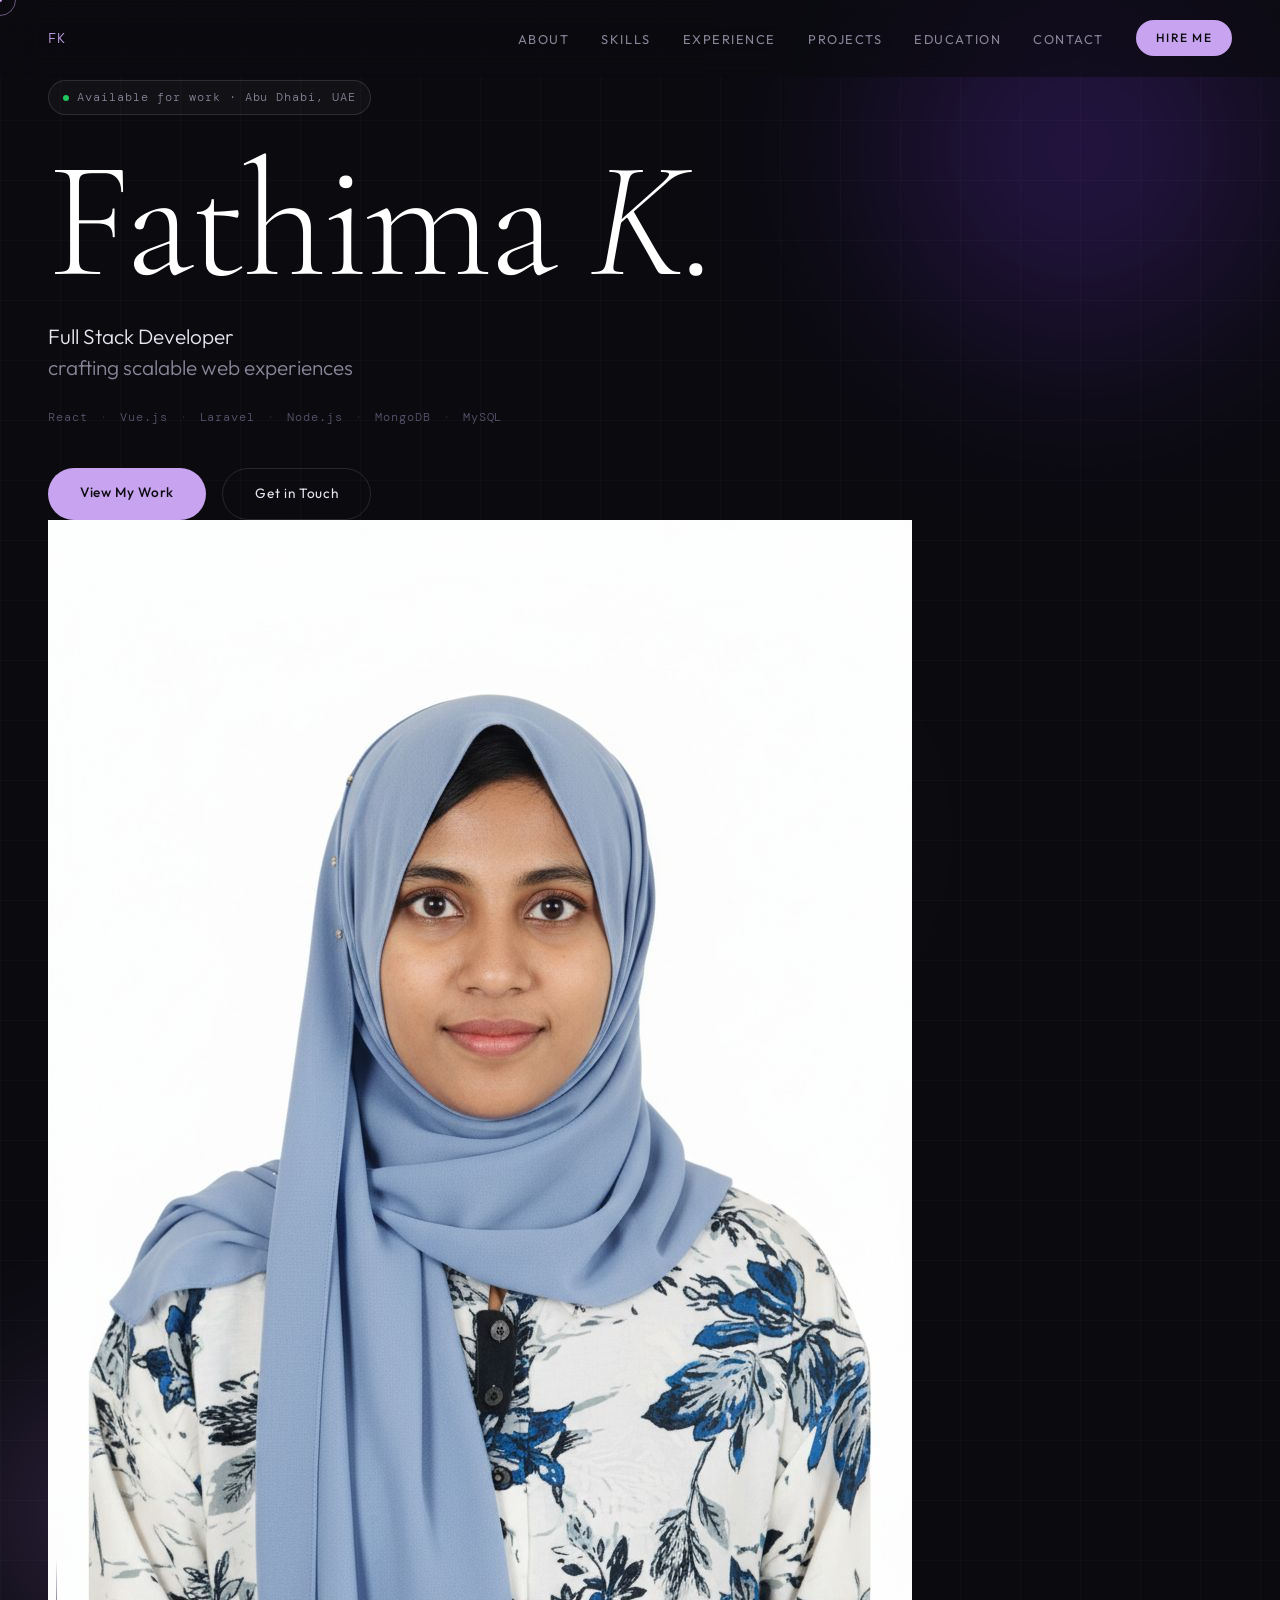
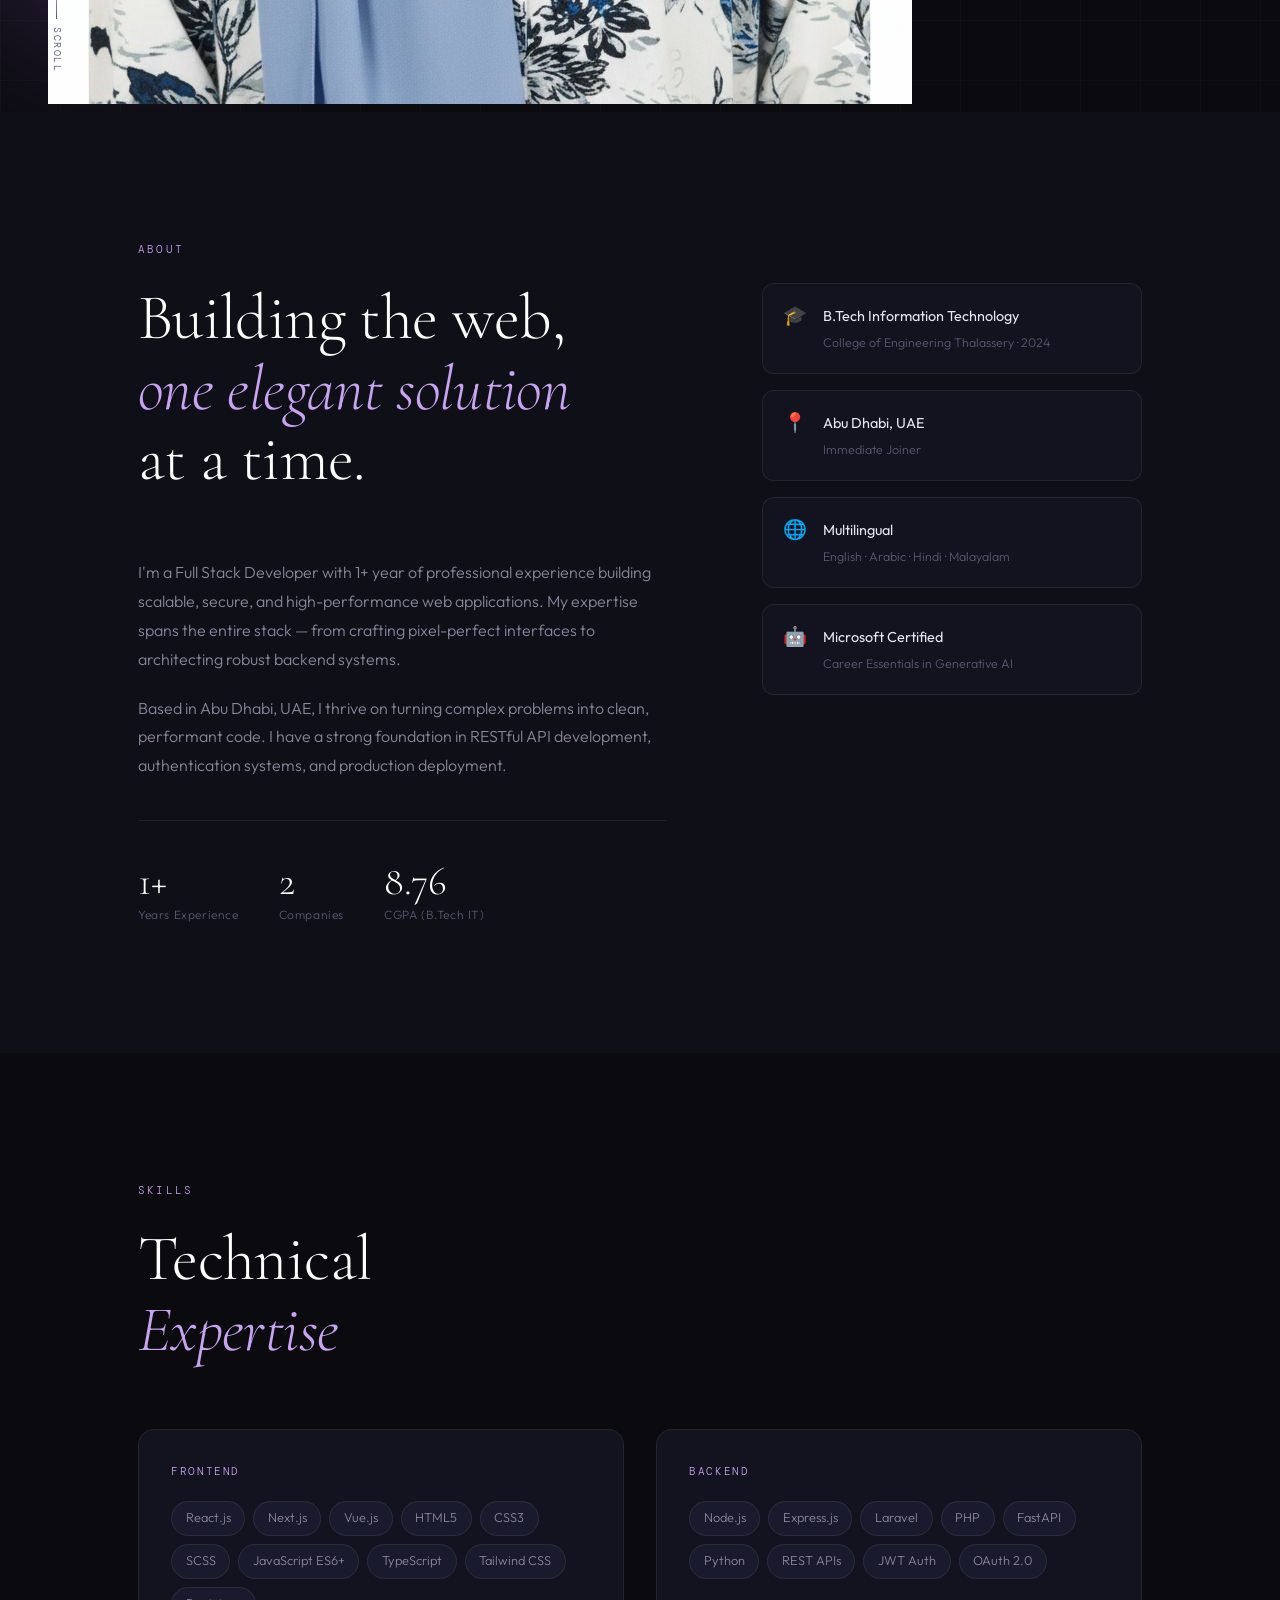
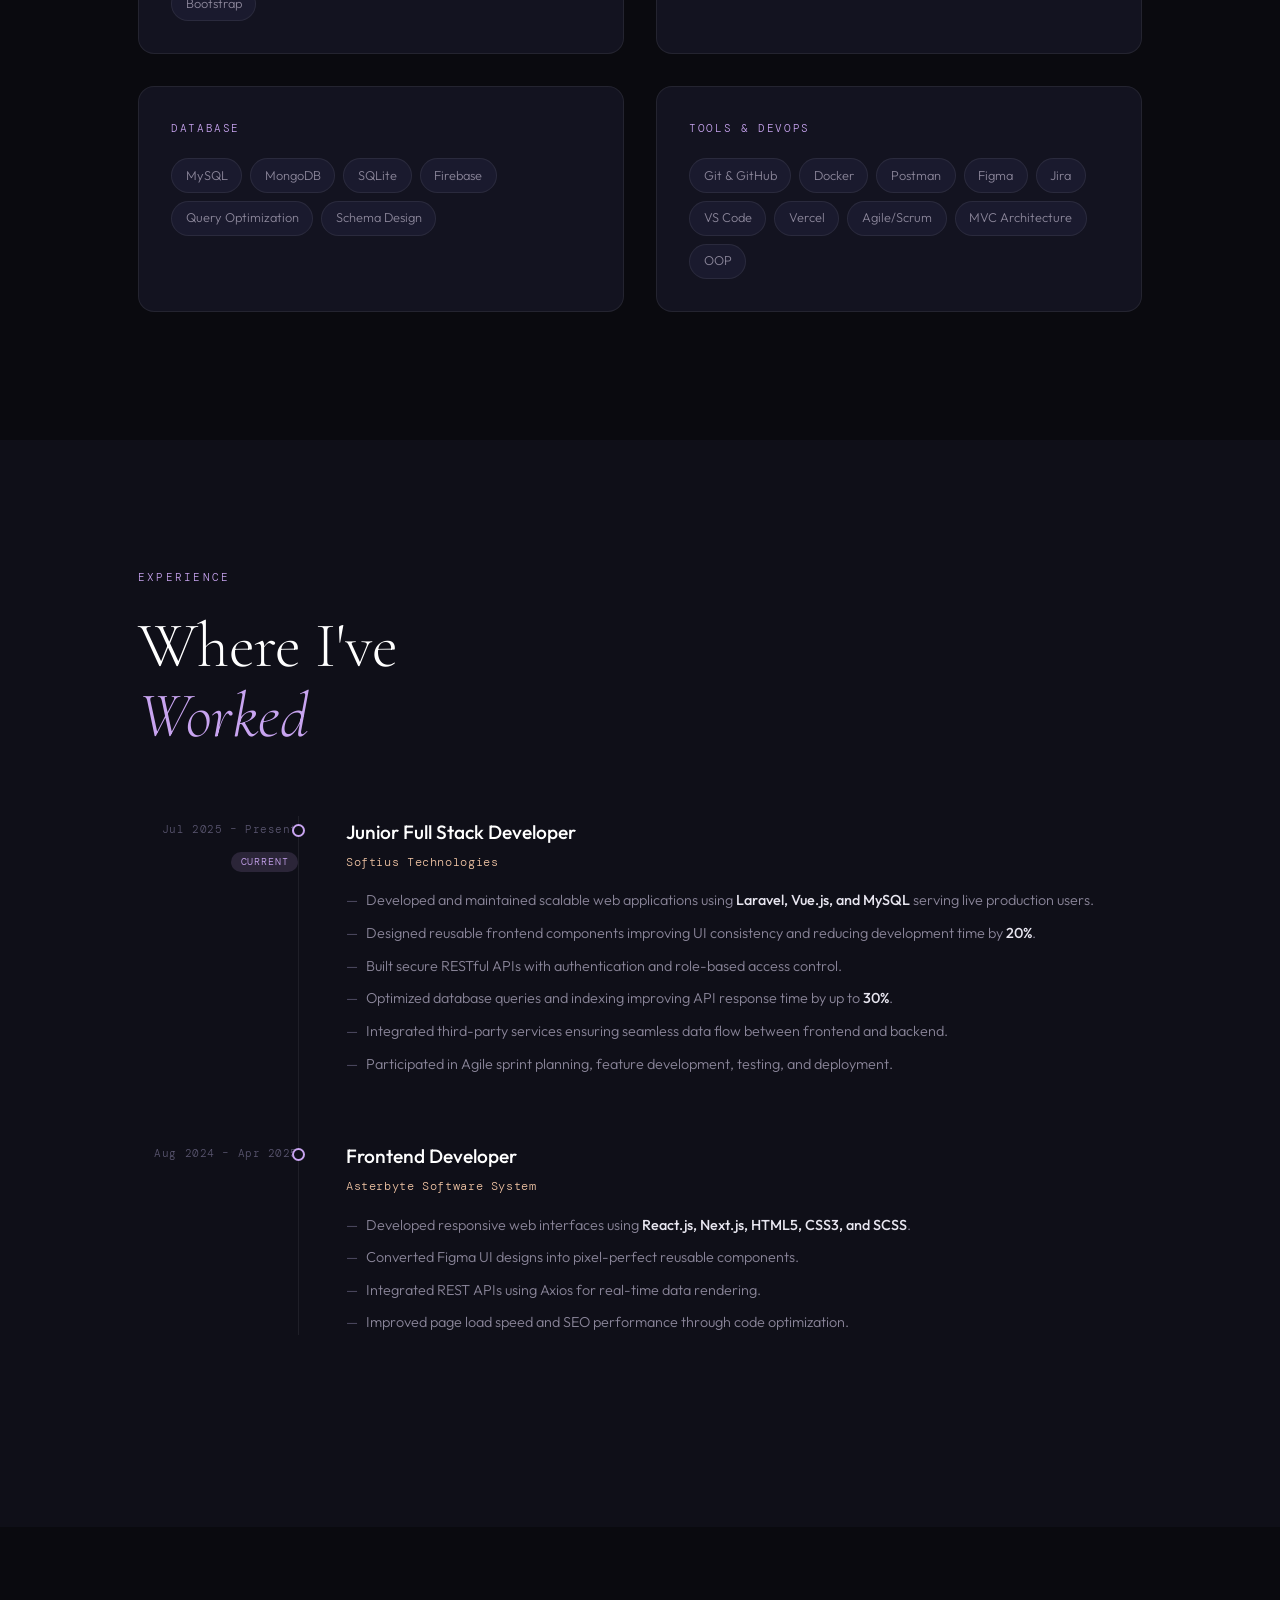
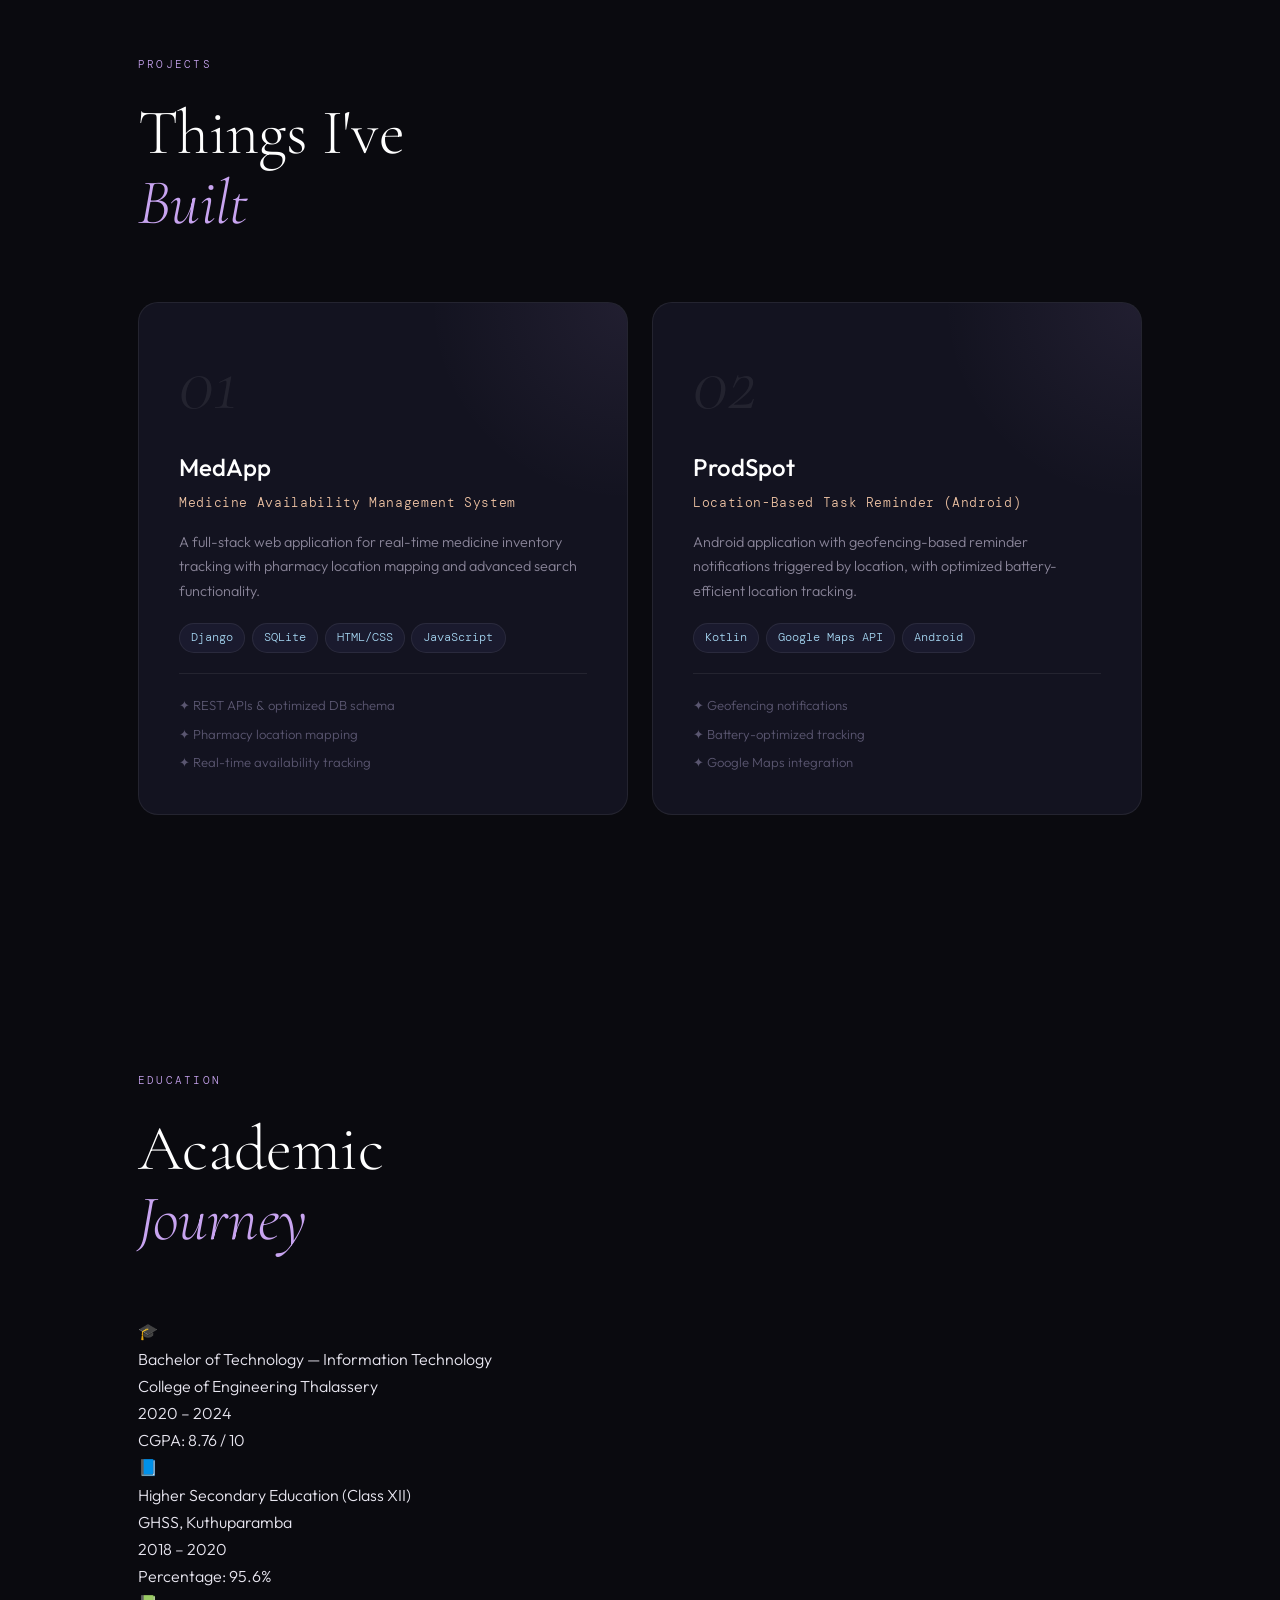
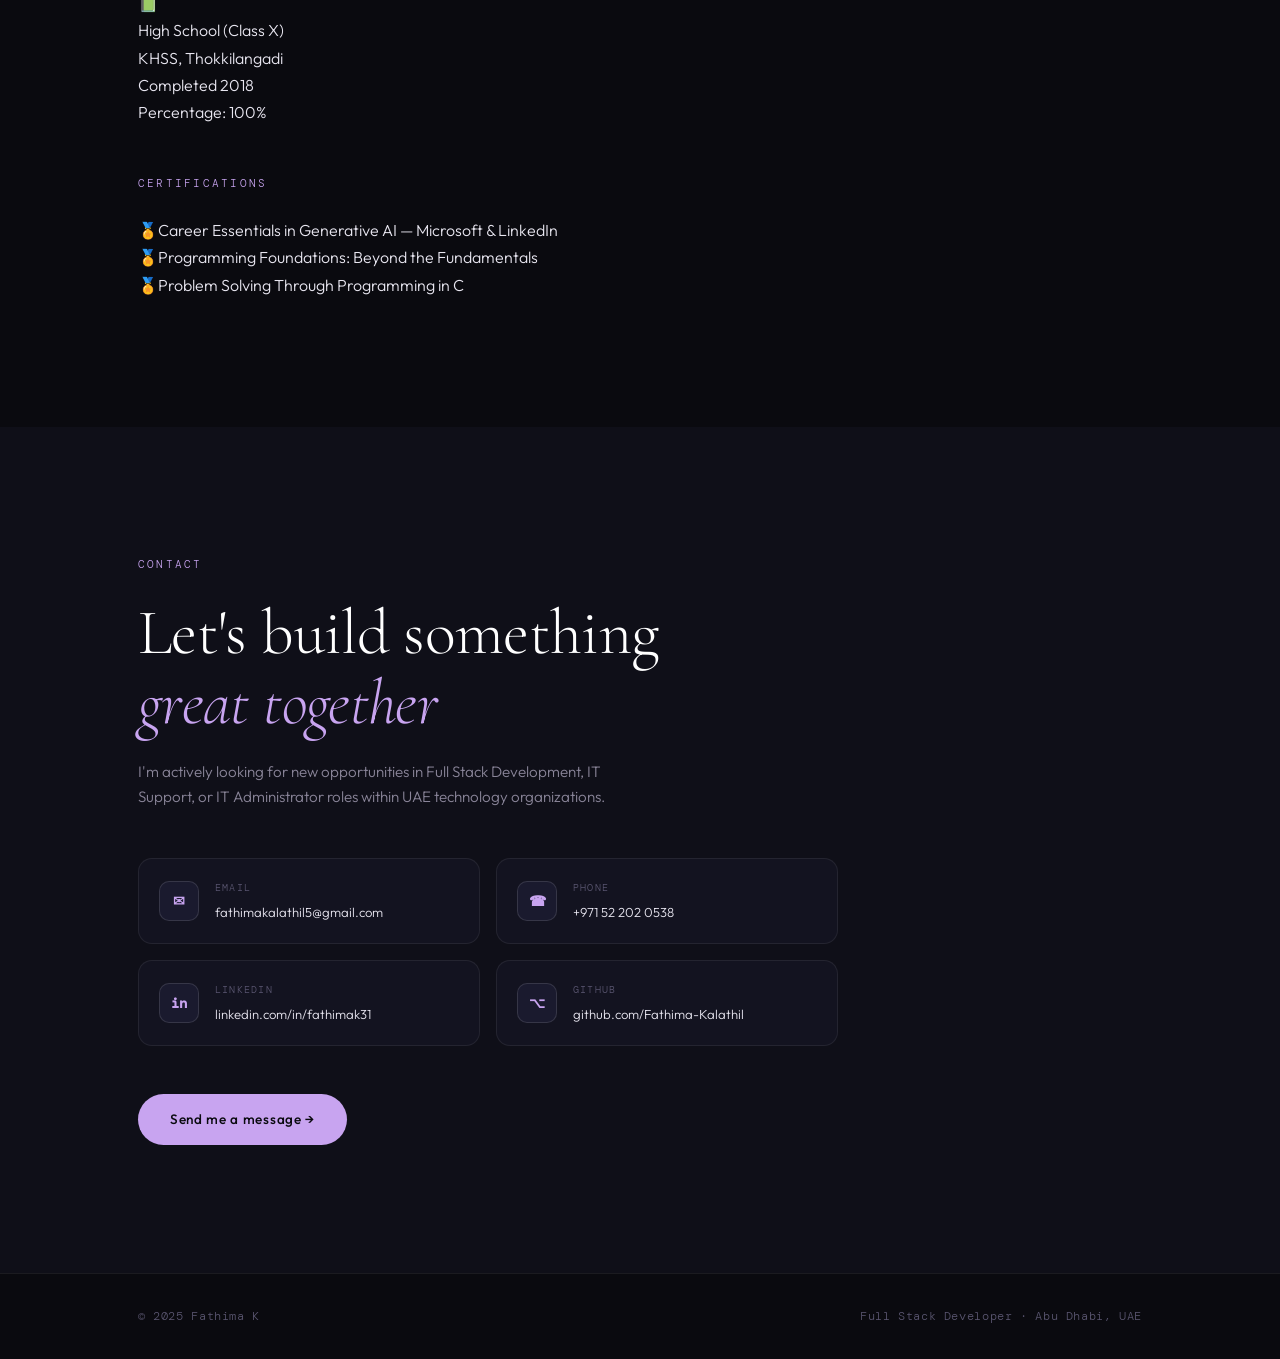
==== index.html @ 476da295 "Add files via upload" ====
<!DOCTYPE html>
<html lang="en">
<head>
  <meta charset="UTF-8" />
  <meta name="viewport" content="width=device-width, initial-scale=1.0" />
  <title>Fathima K — Full Stack Developer</title>
  <link rel="preconnect" href="https://fonts.googleapis.com" />
  <link rel="preconnect" href="https://fonts.gstatic.com" crossorigin />
  <link href="https://fonts.googleapis.com/css2?family=Cormorant+Garamond:ital,wght@0,300;0,400;0,600;1,300;1,400&family=DM+Mono:ital,wght@0,300;0,400;1,300&family=Outfit:wght@200;300;400;500&display=swap" rel="stylesheet" />
  <link rel="stylesheet" href="style.css" />
</head>
<body>

  <div class="cursor" id="cursor"></div>
  <div class="cursor-dot" id="cursorDot"></div>

  <nav class="nav" id="nav">
    <div class="nav-logo">FK</div>
    <ul class="nav-links">
      <li><a href="#about">About</a></li>
      <li><a href="#skills">Skills</a></li>
      <li><a href="#experience">Experience</a></li>
      <li><a href="#projects">Projects</a></li>
      <li><a href="#education">Education</a></li>
      <li><a href="#contact">Contact</a></li>
    </ul>
    <a href="mailto:fathimakalathil5@gmail.com" class="nav-cta">Hire Me</a>
  </nav>

  <!-- Hero -->
  <section class="hero" id="hero">
    <div class="hero-bg">
      <div class="orb orb-1"></div>
      <div class="orb orb-2"></div>
      <div class="orb orb-3"></div>
      <div class="grid-lines"></div>
    </div>

    <div class="hero-layout">
      <div class="hero-content">
        <div class="hero-tag reveal">
          <span class="dot"></span>
          Available for work · Abu Dhabi, UAE
        </div>

        <h1 class="hero-name reveal">Fathima <em>K.</em></h1>

        <p class="hero-title reveal">
          Full Stack Developer<br/>
          <span class="light">crafting scalable web experiences</span>
        </p>

        <div class="hero-stack reveal">
          <span>React</span><span class="sep">·</span>
          <span>Vue.js</span><span class="sep">·</span>
          <span>Laravel</span><span class="sep">·</span>
          <span>Node.js</span><span class="sep">·</span>
          <span>MongoDB</span><span class="sep">·</span>
          <span>MySQL</span>
        </div>

        <div class="hero-actions reveal">
          <a href="#projects" class="btn-primary">View My Work</a>
          <a href="#contact" class="btn-ghost">Get in Touch</a>
        </div>
      </div>

      <div class="hero-photo-wrap reveal">
        <div class="hero-photo-ring"></div>
        <img src="fathima.jpg" alt="Fathima K — Full Stack Developer" class="hero-photo" />
      </div>
    </div>

    <div class="hero-scroll">
      <div class="scroll-line"></div>
      <span>scroll</span>
    </div>
  </section>

  <!-- About -->
  <section class="about section" id="about">
    <div class="container">
      <div class="section-label">About</div>
      <div class="about-grid">
        <div class="about-text">
          <h2 class="section-heading">Building the web,<br/><em>one elegant solution</em><br/>at a time.</h2>
          <p>I'm a Full Stack Developer with 1+ year of professional experience building scalable, secure, and high-performance web applications. My expertise spans the entire stack — from crafting pixel-perfect interfaces to architecting robust backend systems.</p>
          <p>Based in Abu Dhabi, UAE, I thrive on turning complex problems into clean, performant code. I have a strong foundation in RESTful API development, authentication systems, and production deployment.</p>
          <div class="about-stats">
            <div class="stat">
              <span class="stat-num">1+</span>
              <span class="stat-label">Years Experience</span>
            </div>
            <div class="stat">
              <span class="stat-num">2</span>
              <span class="stat-label">Companies</span>
            </div>
            <div class="stat">
              <span class="stat-num">8.76</span>
              <span class="stat-label">CGPA (B.Tech IT)</span>
            </div>
          </div>
        </div>
        <div class="about-aside">
          <div class="about-card">
            <div class="card-icon">🎓</div>
            <div>
              <div class="card-title">B.Tech Information Technology</div>
              <div class="card-sub">College of Engineering Thalassery · 2024</div>
            </div>
          </div>
          <div class="about-card">
            <div class="card-icon">📍</div>
            <div>
              <div class="card-title">Abu Dhabi, UAE</div>
              <div class="card-sub">Immediate Joiner</div>
            </div>
          </div>
          <div class="about-card">
            <div class="card-icon">🌐</div>
            <div>
              <div class="card-title">Multilingual</div>
              <div class="card-sub">English · Arabic · Hindi · Malayalam</div>
            </div>
          </div>
          <div class="about-card">
            <div class="card-icon">🤖</div>
            <div>
              <div class="card-title">Microsoft Certified</div>
              <div class="card-sub">Career Essentials in Generative AI</div>
            </div>
          </div>
        </div>
      </div>
    </div>
  </section>

  <!-- Skills -->
  <section class="skills section" id="skills">
    <div class="container">
      <div class="section-label">Skills</div>
      <h2 class="section-heading">Technical<br/><em>Expertise</em></h2>

      <div class="skills-grid">
        <div class="skill-group">
          <div class="skill-group-label">Frontend</div>
          <div class="skill-tags">
            <span>React.js</span><span>Next.js</span><span>Vue.js</span>
            <span>HTML5</span><span>CSS3</span><span>SCSS</span>
            <span>JavaScript ES6+</span><span>TypeScript</span>
            <span>Tailwind CSS</span><span>Bootstrap</span>
          </div>
        </div>
        <div class="skill-group">
          <div class="skill-group-label">Backend</div>
          <div class="skill-tags">
            <span>Node.js</span><span>Express.js</span>
            <span>Laravel</span><span>PHP</span>
            <span>FastAPI</span><span>Python</span>
            <span>REST APIs</span><span>JWT Auth</span><span>OAuth 2.0</span>
          </div>
        </div>
        <div class="skill-group">
          <div class="skill-group-label">Database</div>
          <div class="skill-tags">
            <span>MySQL</span><span>MongoDB</span><span>SQLite</span>
            <span>Firebase</span><span>Query Optimization</span><span>Schema Design</span>
          </div>
        </div>
        <div class="skill-group">
          <div class="skill-group-label">Tools & DevOps</div>
          <div class="skill-tags">
            <span>Git & GitHub</span><span>Docker</span><span>Postman</span>
            <span>Figma</span><span>Jira</span><span>VS Code</span>
            <span>Vercel</span><span>Agile/Scrum</span>
            <span>MVC Architecture</span><span>OOP</span>
          </div>
        </div>
      </div>
    </div>
  </section>

  <!-- Experience -->
  <section class="experience section" id="experience">
    <div class="container">
      <div class="section-label">Experience</div>
      <h2 class="section-heading">Where I've<br/><em>Worked</em></h2>

      <div class="timeline">
        <div class="timeline-item">
          <div class="timeline-meta">
            <span class="timeline-date">Jul 2025 – Present</span>
            <span class="timeline-badge current">Current</span>
          </div>
          <div class="timeline-content">
            <h3>Junior Full Stack Developer</h3>
            <div class="timeline-company">Softius Technologies</div>
            <ul class="timeline-list">
              <li>Developed and maintained scalable web applications using <strong>Laravel, Vue.js, and MySQL</strong> serving live production users.</li>
              <li>Designed reusable frontend components improving UI consistency and reducing development time by <strong>20%</strong>.</li>
              <li>Built secure RESTful APIs with authentication and role-based access control.</li>
              <li>Optimized database queries and indexing improving API response time by up to <strong>30%</strong>.</li>
              <li>Integrated third-party services ensuring seamless data flow between frontend and backend.</li>
              <li>Participated in Agile sprint planning, feature development, testing, and deployment.</li>
            </ul>
          </div>
        </div>

        <div class="timeline-item">
          <div class="timeline-meta">
            <span class="timeline-date">Aug 2024 – Apr 2025</span>
          </div>
          <div class="timeline-content">
            <h3>Frontend Developer</h3>
            <div class="timeline-company">Asterbyte Software System</div>
            <ul class="timeline-list">
              <li>Developed responsive web interfaces using <strong>React.js, Next.js, HTML5, CSS3, and SCSS</strong>.</li>
              <li>Converted Figma UI designs into pixel-perfect reusable components.</li>
              <li>Integrated REST APIs using Axios for real-time data rendering.</li>
              <li>Improved page load speed and SEO performance through code optimization.</li>
            </ul>
          </div>
        </div>
      </div>
    </div>
  </section>

  <!-- Projects -->
  <section class="projects section" id="projects">
    <div class="container">
      <div class="section-label">Projects</div>
      <h2 class="section-heading">Things I've<br/><em>Built</em></h2>

      <div class="projects-grid">
        <div class="project-card">
          <div class="project-num">01</div>
          <div class="project-body">
            <h3>MedApp</h3>
            <p class="project-sub">Medicine Availability Management System</p>
            <p class="project-desc">A full-stack web application for real-time medicine inventory tracking with pharmacy location mapping and advanced search functionality.</p>
            <div class="project-tags">
              <span>Django</span><span>SQLite</span><span>HTML/CSS</span><span>JavaScript</span>
            </div>
            <div class="project-highlights">
              <div>✦ REST APIs &amp; optimized DB schema</div>
              <div>✦ Pharmacy location mapping</div>
              <div>✦ Real-time availability tracking</div>
            </div>
          </div>
        </div>

        <div class="project-card">
          <div class="project-num">02</div>
          <div class="project-body">
            <h3>ProdSpot</h3>
            <p class="project-sub">Location-Based Task Reminder (Android)</p>
            <p class="project-desc">Android application with geofencing-based reminder notifications triggered by location, with optimized battery-efficient location tracking.</p>
            <div class="project-tags">
              <span>Kotlin</span><span>Google Maps API</span><span>Android</span>
            </div>
            <div class="project-highlights">
              <div>✦ Geofencing notifications</div>
              <div>✦ Battery-optimized tracking</div>
              <div>✦ Google Maps integration</div>
            </div>
          </div>
        </div>
      </div>
    </div>
  </section>

  <!-- Education -->
  <section class="education section" id="education">
    <div class="container">
      <div class="section-label">Education</div>
      <h2 class="section-heading">Academic<br/><em>Journey</em></h2>

      <div class="edu-grid">
        <div class="edu-card">
          <div class="edu-icon">🎓</div>
          <div class="edu-body">
            <div class="edu-degree">Bachelor of Technology — Information Technology</div>
            <div class="edu-school">College of Engineering Thalassery</div>
            <div class="edu-year">2020 – 2024</div>
            <div class="edu-grade">CGPA: 8.76 / 10</div>
          </div>
        </div>
        <div class="edu-card">
          <div class="edu-icon">📘</div>
          <div class="edu-body">
            <div class="edu-degree">Higher Secondary Education (Class XII)</div>
            <div class="edu-school">GHSS, Kuthuparamba</div>
            <div class="edu-year">2018 – 2020</div>
            <div class="edu-grade">Percentage: 95.6%</div>
          </div>
        </div>
        <div class="edu-card">
          <div class="edu-icon">📗</div>
          <div class="edu-body">
            <div class="edu-degree">High School (Class X)</div>
            <div class="edu-school">KHSS, Thokkilangadi</div>
            <div class="edu-year">Completed 2018</div>
            <div class="edu-grade">Percentage: 100%</div>
          </div>
        </div>
      </div>

      <div class="cert-section">
        <div class="section-label" style="margin-top:3rem;">Certifications</div>
        <div class="cert-grid">
          <div class="cert-card"><span class="cert-icon">🏅</span><span>Career Essentials in Generative AI — Microsoft &amp; LinkedIn</span></div>
          <div class="cert-card"><span class="cert-icon">🏅</span><span>Programming Foundations: Beyond the Fundamentals</span></div>
          <div class="cert-card"><span class="cert-icon">🏅</span><span>Problem Solving Through Programming in C</span></div>
        </div>
      </div>
    </div>
  </section>

  <!-- Contact -->
  <section class="contact section" id="contact">
    <div class="container">
      <div class="section-label">Contact</div>
      <div class="contact-inner">
        <h2 class="section-heading contact-heading">
          Let's build something<br/><em>great together</em>
        </h2>
        <p class="contact-sub">I'm actively looking for new opportunities in Full Stack Development, IT Support, or IT Administrator roles within UAE technology organizations.</p>

        <div class="contact-links">
          <a href="mailto:fathimakalathil5@gmail.com" class="contact-link">
            <span class="contact-icon">✉</span>
            <div><div class="contact-link-label">Email</div><div class="contact-link-val">fathimakalathil5@gmail.com</div></div>
          </a>
          <a href="tel:+971522020538" class="contact-link">
            <span class="contact-icon">☎</span>
            <div><div class="contact-link-label">Phone</div><div class="contact-link-val">+971 52 202 0538</div></div>
          </a>
          <a href="https://linkedin.com/in/fathimak31" target="_blank" class="contact-link">
            <span class="contact-icon">in</span>
            <div><div class="contact-link-label">LinkedIn</div><div class="contact-link-val">linkedin.com/in/fathimak31</div></div>
          </a>
          <a href="https://github.com/Fathima-Kalathil" target="_blank" class="contact-link">
            <span class="contact-icon">⌥</span>
            <div><div class="contact-link-label">GitHub</div><div class="contact-link-val">github.com/Fathima-Kalathil</div></div>
          </a>
        </div>

        <a href="mailto:fathimakalathil5@gmail.com" class="btn-primary contact-cta">Send me a message →</a>
      </div>
    </div>
  </section>

  <footer class="footer">
    <div class="container">
      <div class="footer-inner">
        <span>© 2025 Fathima K</span>
        <span>Full Stack Developer · Abu Dhabi, UAE</span>
      </div>
    </div>
  </footer>

  <script src="script.js"></script>
</body>
</html>
---- style.css ----
/* ─── Reset & Variables ────────────────────────────────────── */
*, *::before, *::after { box-sizing: border-box; margin: 0; padding: 0; }

:root {
  --bg: #0a0a0f;
  --bg2: #0f0f18;
  --surface: #131320;
  --surface2: #1a1a2e;
  --border: rgba(255,255,255,0.07);
  --border2: rgba(255,255,255,0.12);
  --text: #e8e6f0;
  --text-muted: #8a8599;
  --text-dim: #5a5670;
  --accent: #c8a4f0;
  --accent2: #f0c4a4;
  --accent3: #a4d4f0;
  --glow: rgba(200, 164, 240, 0.15);
  --font-display: 'Cormorant Garamond', serif;
  --font-body: 'Outfit', sans-serif;
  --font-mono: 'DM Mono', monospace;
}

html { scroll-behavior: smooth; }

body {
  background: var(--bg);
  color: var(--text);
  font-family: var(--font-body);
  font-weight: 300;
  line-height: 1.7;
  overflow-x: hidden;
  cursor: none;
}

/* ─── Custom Cursor ─────────────────────────────────────────── */
.cursor {
  width: 32px; height: 32px;
  border: 1px solid rgba(200,164,240,0.5);
  border-radius: 50%;
  position: fixed;
  top: 0; left: 0;
  pointer-events: none;
  z-index: 9999;
  transition: transform 0.15s ease, opacity 0.3s;
  transform: translate(-50%, -50%);
}
.cursor-dot {
  width: 4px; height: 4px;
  background: var(--accent);
  border-radius: 50%;
  position: fixed;
  top: 0; left: 0;
  pointer-events: none;
  z-index: 9999;
  transform: translate(-50%, -50%);
  transition: top 0.05s, left 0.05s;
}

/* ─── Navigation ────────────────────────────────────────────── */
.nav {
  position: fixed;
  top: 0; left: 0; right: 0;
  z-index: 100;
  display: flex;
  align-items: center;
  gap: 2rem;
  padding: 1.25rem 3rem;
  background: rgba(10,10,15,0.6);
  backdrop-filter: blur(20px);
  border-bottom: 1px solid transparent;
  transition: border-color 0.3s;
}
.nav.scrolled { border-color: var(--border); }
.nav-logo {
  font-family: var(--font-mono);
  font-size: 0.9rem;
  letter-spacing: 0.1em;
  color: var(--accent);
  margin-right: auto;
}
.nav-links {
  display: flex;
  gap: 2rem;
  list-style: none;
}
.nav-links a {
  font-size: 0.8rem;
  letter-spacing: 0.12em;
  text-transform: uppercase;
  color: var(--text-muted);
  text-decoration: none;
  transition: color 0.2s;
  font-weight: 400;
}
.nav-links a:hover { color: var(--text); }
.nav-cta {
  font-size: 0.75rem;
  letter-spacing: 0.12em;
  text-transform: uppercase;
  color: var(--bg);
  background: var(--accent);
  padding: 0.5rem 1.25rem;
  border-radius: 100px;
  text-decoration: none;
  font-weight: 500;
  transition: opacity 0.2s, transform 0.2s;
}
.nav-cta:hover { opacity: 0.85; transform: translateY(-1px); }

/* ─── Hero ──────────────────────────────────────────────────── */
.hero {
  min-height: 100vh;
  display: flex;
  align-items: center;
  position: relative;
  padding: 0 3rem;
  overflow: hidden;
}
.hero-bg {
  position: absolute;
  inset: 0;
  pointer-events: none;
}
.orb {
  position: absolute;
  border-radius: 50%;
  filter: blur(80px);
  opacity: 0.3;
}
.orb-1 {
  width: 600px; height: 600px;
  background: radial-gradient(circle, #7c3aed 0%, transparent 70%);
  top: -150px; right: -100px;
  animation: float1 8s ease-in-out infinite;
}
.orb-2 {
  width: 400px; height: 400px;
  background: radial-gradient(circle, #c084fc 0%, transparent 70%);
  bottom: 0; left: -80px;
  animation: float2 10s ease-in-out infinite;
}
.orb-3 {
  width: 300px; height: 300px;
  background: radial-gradient(circle, #f0c4a4 0%, transparent 70%);
  top: 40%; right: 30%;
  opacity: 0.15;
  animation: float3 12s ease-in-out infinite;
}
@keyframes float1 {
  0%, 100% { transform: translate(0,0) scale(1); }
  50% { transform: translate(-30px, 30px) scale(1.05); }
}
@keyframes float2 {
  0%, 100% { transform: translate(0,0); }
  50% { transform: translate(20px, -20px); }
}
@keyframes float3 {
  0%, 100% { transform: translate(0,0) rotate(0deg); }
  50% { transform: translate(-15px, 15px) rotate(10deg); }
}
.grid-lines {
  position: absolute;
  inset: 0;
  background-image:
    linear-gradient(rgba(255,255,255,0.02) 1px, transparent 1px),
    linear-gradient(90deg, rgba(255,255,255,0.02) 1px, transparent 1px);
  background-size: 60px 60px;
}
.hero-content {
  position: relative;
  z-index: 2;
  max-width: 900px;
  padding-top: 5rem;
}
.hero-tag {
  display: inline-flex;
  align-items: center;
  gap: 0.5rem;
  font-family: var(--font-mono);
  font-size: 0.75rem;
  color: var(--text-muted);
  letter-spacing: 0.08em;
  margin-bottom: 2rem;
  padding: 0.4rem 0.9rem;
  border: 1px solid var(--border2);
  border-radius: 100px;
  background: rgba(255,255,255,0.03);
}
.dot {
  width: 6px; height: 6px;
  background: #22c55e;
  border-radius: 50%;
  animation: pulse 2s ease-in-out infinite;
}
@keyframes pulse {
  0%, 100% { opacity: 1; transform: scale(1); }
  50% { opacity: 0.5; transform: scale(0.8); }
}
.hero-name {
  font-family: var(--font-display);
  font-size: clamp(5rem, 13vw, 11rem);
  font-weight: 300;
  line-height: 0.9;
  letter-spacing: -0.02em;
  margin-bottom: 1.5rem;
  color: #fff;
}
.hero-name .name-line { display: block; }
.hero-name .italic {
  font-style: italic;
  color: var(--accent);
}
.hero-title {
  font-size: clamp(1rem, 2vw, 1.3rem);
  font-weight: 300;
  color: var(--text);
  margin-bottom: 1.5rem;
  line-height: 1.5;
}
.hero-title .light { color: var(--text-muted); }
.hero-stack {
  display: flex;
  align-items: center;
  gap: 0.75rem;
  font-family: var(--font-mono);
  font-size: 0.75rem;
  color: var(--text-dim);
  letter-spacing: 0.08em;
  margin-bottom: 2.5rem;
  flex-wrap: wrap;
}
.hero-stack .sep { color: var(--border2); }
.hero-actions {
  display: flex;
  gap: 1rem;
  flex-wrap: wrap;
}
.btn-primary {
  display: inline-block;
  padding: 0.85rem 2rem;
  background: var(--accent);
  color: #0a0a0f;
  font-size: 0.85rem;
  font-weight: 500;
  letter-spacing: 0.05em;
  text-decoration: none;
  border-radius: 100px;
  transition: transform 0.2s, box-shadow 0.2s;
}
.btn-primary:hover {
  transform: translateY(-2px);
  box-shadow: 0 8px 30px rgba(200,164,240,0.3);
}
.btn-ghost {
  display: inline-block;
  padding: 0.85rem 2rem;
  border: 1px solid var(--border2);
  color: var(--text);
  font-size: 0.85rem;
  font-weight: 400;
  letter-spacing: 0.05em;
  text-decoration: none;
  border-radius: 100px;
  transition: border-color 0.2s, background 0.2s;
}
.btn-ghost:hover { border-color: var(--accent); background: var(--glow); }

.hero-scroll {
  position: absolute;
  bottom: 2.5rem; left: 3rem;
  display: flex;
  flex-direction: column;
  align-items: center;
  gap: 0.5rem;
  z-index: 2;
}
.scroll-line {
  width: 1px;
  height: 60px;
  background: linear-gradient(to bottom, transparent, var(--text-dim));
  animation: scrollLine 2s ease-in-out infinite;
}
@keyframes scrollLine {
  0% { opacity: 0; transform: scaleY(0); transform-origin: top; }
  50% { opacity: 1; transform: scaleY(1); }
  100% { opacity: 0; transform: scaleY(0); transform-origin: bottom; }
}
.hero-scroll span {
  font-family: var(--font-mono);
  font-size: 0.65rem;
  letter-spacing: 0.15em;
  text-transform: uppercase;
  color: var(--text-dim);
  writing-mode: vertical-rl;
}

/* ─── Section Base ──────────────────────────────────────────── */
.section { padding: 8rem 0; }
.container { max-width: 1100px; margin: 0 auto; padding: 0 3rem; }
.section-label {
  font-family: var(--font-mono);
  font-size: 0.7rem;
  letter-spacing: 0.2em;
  text-transform: uppercase;
  color: var(--accent);
  margin-bottom: 1.5rem;
}
.section-heading {
  font-family: var(--font-display);
  font-size: clamp(2.5rem, 5vw, 4.5rem);
  font-weight: 300;
  line-height: 1.1;
  letter-spacing: -0.01em;
  margin-bottom: 4rem;
  color: #fff;
}
.section-heading em {
  font-style: italic;
  color: var(--accent);
}

/* ─── About ─────────────────────────────────────────────────── */
.about { background: var(--bg2); }
.about-grid {
  display: grid;
  grid-template-columns: 1fr 380px;
  gap: 6rem;
  align-items: start;
}
.about-text p {
  color: var(--text-muted);
  margin-bottom: 1.25rem;
  font-size: 1rem;
  line-height: 1.8;
}
.about-stats {
  display: flex;
  gap: 2.5rem;
  margin-top: 2.5rem;
  padding-top: 2.5rem;
  border-top: 1px solid var(--border);
}
.stat-num {
  display: block;
  font-family: var(--font-display);
  font-size: 2.5rem;
  font-weight: 300;
  color: #fff;
  line-height: 1;
}
.stat-label {
  font-size: 0.75rem;
  color: var(--text-dim);
  letter-spacing: 0.05em;
  margin-top: 0.25rem;
  display: block;
}
.about-card {
  display: flex;
  align-items: flex-start;
  gap: 1rem;
  padding: 1.25rem;
  background: var(--surface);
  border: 1px solid var(--border);
  border-radius: 12px;
  margin-bottom: 1rem;
  transition: border-color 0.2s, transform 0.2s;
}
.about-card:hover { border-color: var(--border2); transform: translateX(4px); }
.card-icon { font-size: 1.2rem; line-height: 1; margin-top: 2px; }
.card-title { font-size: 0.9rem; font-weight: 400; color: var(--text); }
.card-sub { font-size: 0.78rem; color: var(--text-dim); margin-top: 0.2rem; }

/* ─── Skills ────────────────────────────────────────────────── */
.skills { background: var(--bg); }
.skills-grid {
  display: grid;
  grid-template-columns: 1fr 1fr;
  gap: 2rem;
}
.skill-group {
  padding: 2rem;
  background: var(--surface);
  border: 1px solid var(--border);
  border-radius: 16px;
  transition: border-color 0.3s;
}
.skill-group:hover { border-color: rgba(200,164,240,0.2); }
.skill-group-label {
  font-family: var(--font-mono);
  font-size: 0.68rem;
  letter-spacing: 0.15em;
  text-transform: uppercase;
  color: var(--accent);
  margin-bottom: 1.25rem;
}
.skill-tags {
  display: flex;
  flex-wrap: wrap;
  gap: 0.5rem;
}
.skill-tags span {
  font-size: 0.8rem;
  padding: 0.35rem 0.85rem;
  background: var(--surface2);
  border: 1px solid var(--border);
  border-radius: 100px;
  color: var(--text-muted);
  transition: color 0.2s, border-color 0.2s;
}
.skill-tags span:hover { color: var(--accent); border-color: rgba(200,164,240,0.3); }

/* ─── Experience ────────────────────────────────────────────── */
.experience { background: var(--bg2); }
.timeline { position: relative; }
.timeline::before {
  content: '';
  position: absolute;
  left: 160px;
  top: 0; bottom: 0;
  width: 1px;
  background: var(--border);
}
.timeline-item {
  display: grid;
  grid-template-columns: 160px 1fr;
  gap: 3rem;
  margin-bottom: 4rem;
  position: relative;
}
.timeline-item::before {
  content: '';
  position: absolute;
  left: 154px;
  top: 8px;
  width: 13px; height: 13px;
  background: var(--bg2);
  border: 2px solid var(--accent);
  border-radius: 50%;
  z-index: 1;
}
.timeline-meta {
  padding-top: 4px;
  text-align: right;
}
.timeline-date {
  font-family: var(--font-mono);
  font-size: 0.7rem;
  color: var(--text-dim);
  display: block;
  margin-bottom: 0.5rem;
  letter-spacing: 0.05em;
}
.timeline-badge {
  font-size: 0.65rem;
  padding: 0.2rem 0.6rem;
  background: rgba(200,164,240,0.15);
  color: var(--accent);
  border-radius: 100px;
  letter-spacing: 0.08em;
  text-transform: uppercase;
  font-family: var(--font-mono);
}
.timeline-content h3 {
  font-size: 1.2rem;
  font-weight: 500;
  color: #fff;
  margin-bottom: 0.25rem;
}
.timeline-company {
  font-family: var(--font-mono);
  font-size: 0.78rem;
  color: var(--accent2);
  margin-bottom: 1rem;
  letter-spacing: 0.05em;
}
.timeline-list {
  list-style: none;
  display: flex;
  flex-direction: column;
  gap: 0.6rem;
}
.timeline-list li {
  font-size: 0.9rem;
  color: var(--text-muted);
  padding-left: 1.25rem;
  position: relative;
  line-height: 1.6;
}
.timeline-list li::before {
  content: '—';
  position: absolute;
  left: 0;
  color: var(--text-dim);
}
.timeline-list strong { color: var(--text); font-weight: 500; }

/* ─── Projects ──────────────────────────────────────────────── */
.projects { background: var(--bg); }
.projects-grid {
  display: grid;
  grid-template-columns: 1fr 1fr;
  gap: 1.5rem;
}
.project-card {
  background: var(--surface);
  border: 1px solid var(--border);
  border-radius: 20px;
  padding: 2.5rem;
  position: relative;
  overflow: hidden;
  transition: border-color 0.3s, transform 0.3s;
}
.project-card::before {
  content: '';
  position: absolute;
  top: 0; right: 0;
  width: 200px; height: 200px;
  background: radial-gradient(circle at top right, rgba(200,164,240,0.08), transparent 70%);
  pointer-events: none;
}
.project-card:hover { border-color: rgba(200,164,240,0.3); transform: translateY(-4px); }
.project-num {
  font-family: var(--font-display);
  font-size: 5rem;
  font-weight: 300;
  color: var(--border);
  line-height: 1;
  margin-bottom: 1.5rem;
  font-style: italic;
}
.project-body h3 {
  font-size: 1.5rem;
  font-weight: 500;
  color: #fff;
  margin-bottom: 0.25rem;
}
.project-sub {
  font-size: 0.8rem;
  color: var(--accent2);
  margin-bottom: 1rem;
  font-family: var(--font-mono);
  letter-spacing: 0.05em;
}
.project-desc {
  font-size: 0.9rem;
  color: var(--text-muted);
  line-height: 1.7;
  margin-bottom: 1.25rem;
}
.project-tags {
  display: flex;
  flex-wrap: wrap;
  gap: 0.4rem;
  margin-bottom: 1.25rem;
}
.project-tags span {
  font-size: 0.72rem;
  padding: 0.25rem 0.7rem;
  background: var(--surface2);
  border: 1px solid var(--border);
  border-radius: 100px;
  color: var(--accent3);
  font-family: var(--font-mono);
}
.project-highlights {
  display: flex;
  flex-direction: column;
  gap: 0.4rem;
  padding-top: 1.25rem;
  border-top: 1px solid var(--border);
  font-size: 0.82rem;
  color: var(--text-dim);
}

/* ─── Contact ───────────────────────────────────────────────── */
.contact {
  background: var(--bg2);
}
.contact-inner {
  max-width: 700px;
}
.contact-heading { margin-bottom: 1.25rem; }
.contact-sub {
  font-size: 0.95rem;
  color: var(--text-muted);
  margin-bottom: 3rem;
  max-width: 480px;
  line-height: 1.7;
}
.contact-links {
  display: grid;
  grid-template-columns: 1fr 1fr;
  gap: 1rem;
  margin-bottom: 2.5rem;
}
.contact-link {
  display: flex;
  align-items: center;
  gap: 1rem;
  padding: 1.25rem;
  background: var(--surface);
  border: 1px solid var(--border);
  border-radius: 14px;
  text-decoration: none;
  transition: border-color 0.2s, transform 0.2s;
}
.contact-link:hover { border-color: var(--border2); transform: translateY(-2px); }
.contact-icon {
  width: 40px; height: 40px;
  background: var(--surface2);
  border: 1px solid var(--border2);
  border-radius: 10px;
  display: flex;
  align-items: center;
  justify-content: center;
  font-size: 0.9rem;
  color: var(--accent);
  flex-shrink: 0;
  font-family: var(--font-mono);
  font-weight: 700;
}
.contact-link-label {
  font-family: var(--font-mono);
  font-size: 0.65rem;
  letter-spacing: 0.12em;
  text-transform: uppercase;
  color: var(--text-dim);
  margin-bottom: 0.25rem;
}
.contact-link-val {
  font-size: 0.82rem;
  color: var(--text);
  word-break: break-all;
}
.contact-cta { margin-top: 0.5rem; }

/* ─── Footer ────────────────────────────────────────────────── */
.footer {
  background: var(--bg);
  padding: 2rem 0;
  border-top: 1px solid var(--border);
}
.footer-inner {
  display: flex;
  justify-content: space-between;
  align-items: center;
  font-size: 0.78rem;
  color: var(--text-dim);
  font-family: var(--font-mono);
  letter-spacing: 0.05em;
}

/* ─── Reveal Animation ──────────────────────────────────────── */
.reveal {
  opacity: 0;
  transform: translateY(24px);
  transition: opacity 0.7s ease, transform 0.7s ease;
}
.reveal.visible {
  opacity: 1;
  transform: translateY(0);
}
.reveal:nth-child(2) { transition-delay: 0.1s; }
.reveal:nth-child(3) { transition-delay: 0.2s; }
.reveal:nth-child(4) { transition-delay: 0.3s; }
.reveal:nth-child(5) { transition-delay: 0.4s; }
.reveal:nth-child(6) { transition-delay: 0.5s; }

/* ─── Responsive ────────────────────────────────────────────── */
@media (max-width: 900px) {
  .nav { padding: 1rem 1.5rem; }
  .nav-links { display: none; }
  .hero { padding: 0 1.5rem; }
  .hero-scroll { display: none; }
  .container { padding: 0 1.5rem; }
  .about-grid { grid-template-columns: 1fr; gap: 3rem; }
  .skills-grid { grid-template-columns: 1fr; }
  .projects-grid { grid-template-columns: 1fr; }
  .contact-links { grid-template-columns: 1fr; }
  .timeline::before { left: 0; }
  .timeline-item { grid-template-columns: 1fr; gap: 0.75rem; }
  .timeline-item::before { left: -6px; top: 4px; }
  .timeline-meta { text-align: left; padding-left: 1.5rem; }
  .timeline-content { padding-left: 1.5rem; }
  .footer-inner { flex-direction: column; gap: 0.5rem; text-align: center; }
  .section { padding: 5rem 0; }
}

@media (max-width: 500px) {
  .hero-name { font-size: clamp(3.5rem, 18vw, 6rem); }
  .about-stats { flex-direction: column; gap: 1.5rem; }
}
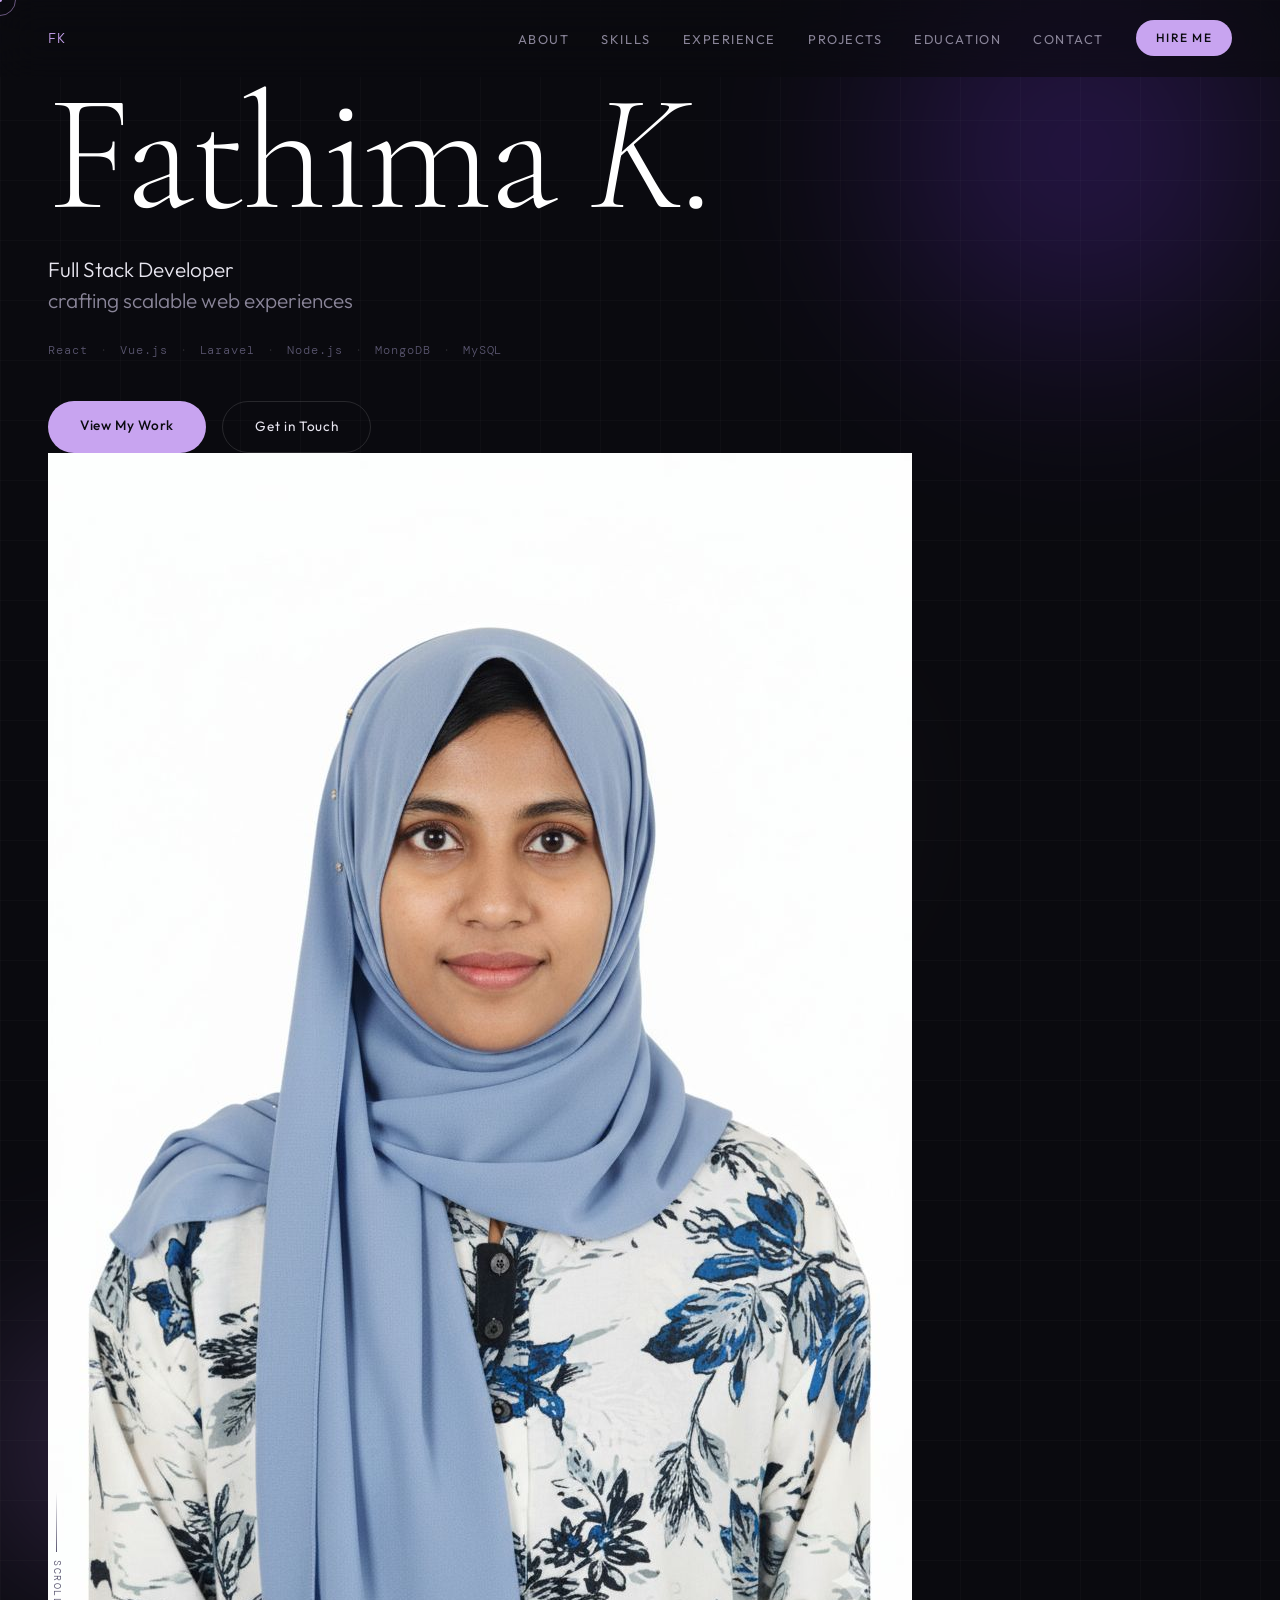
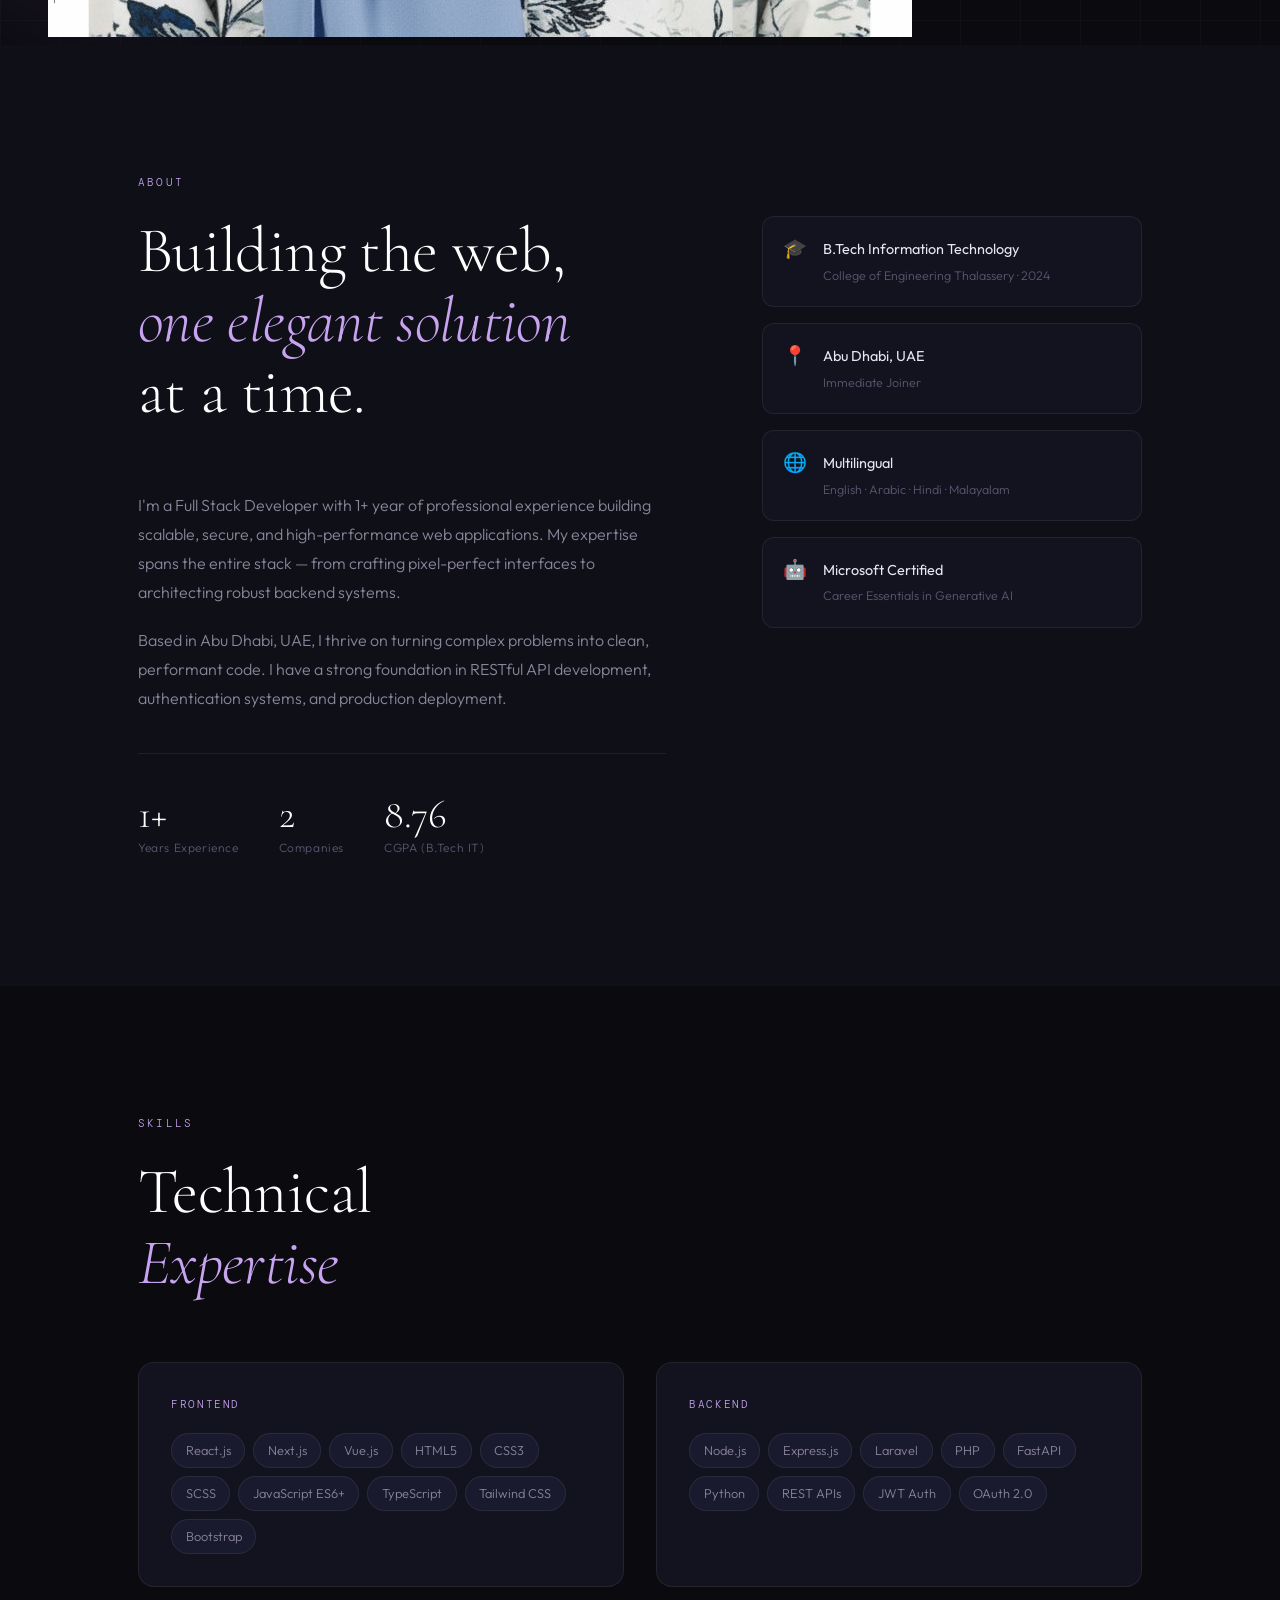
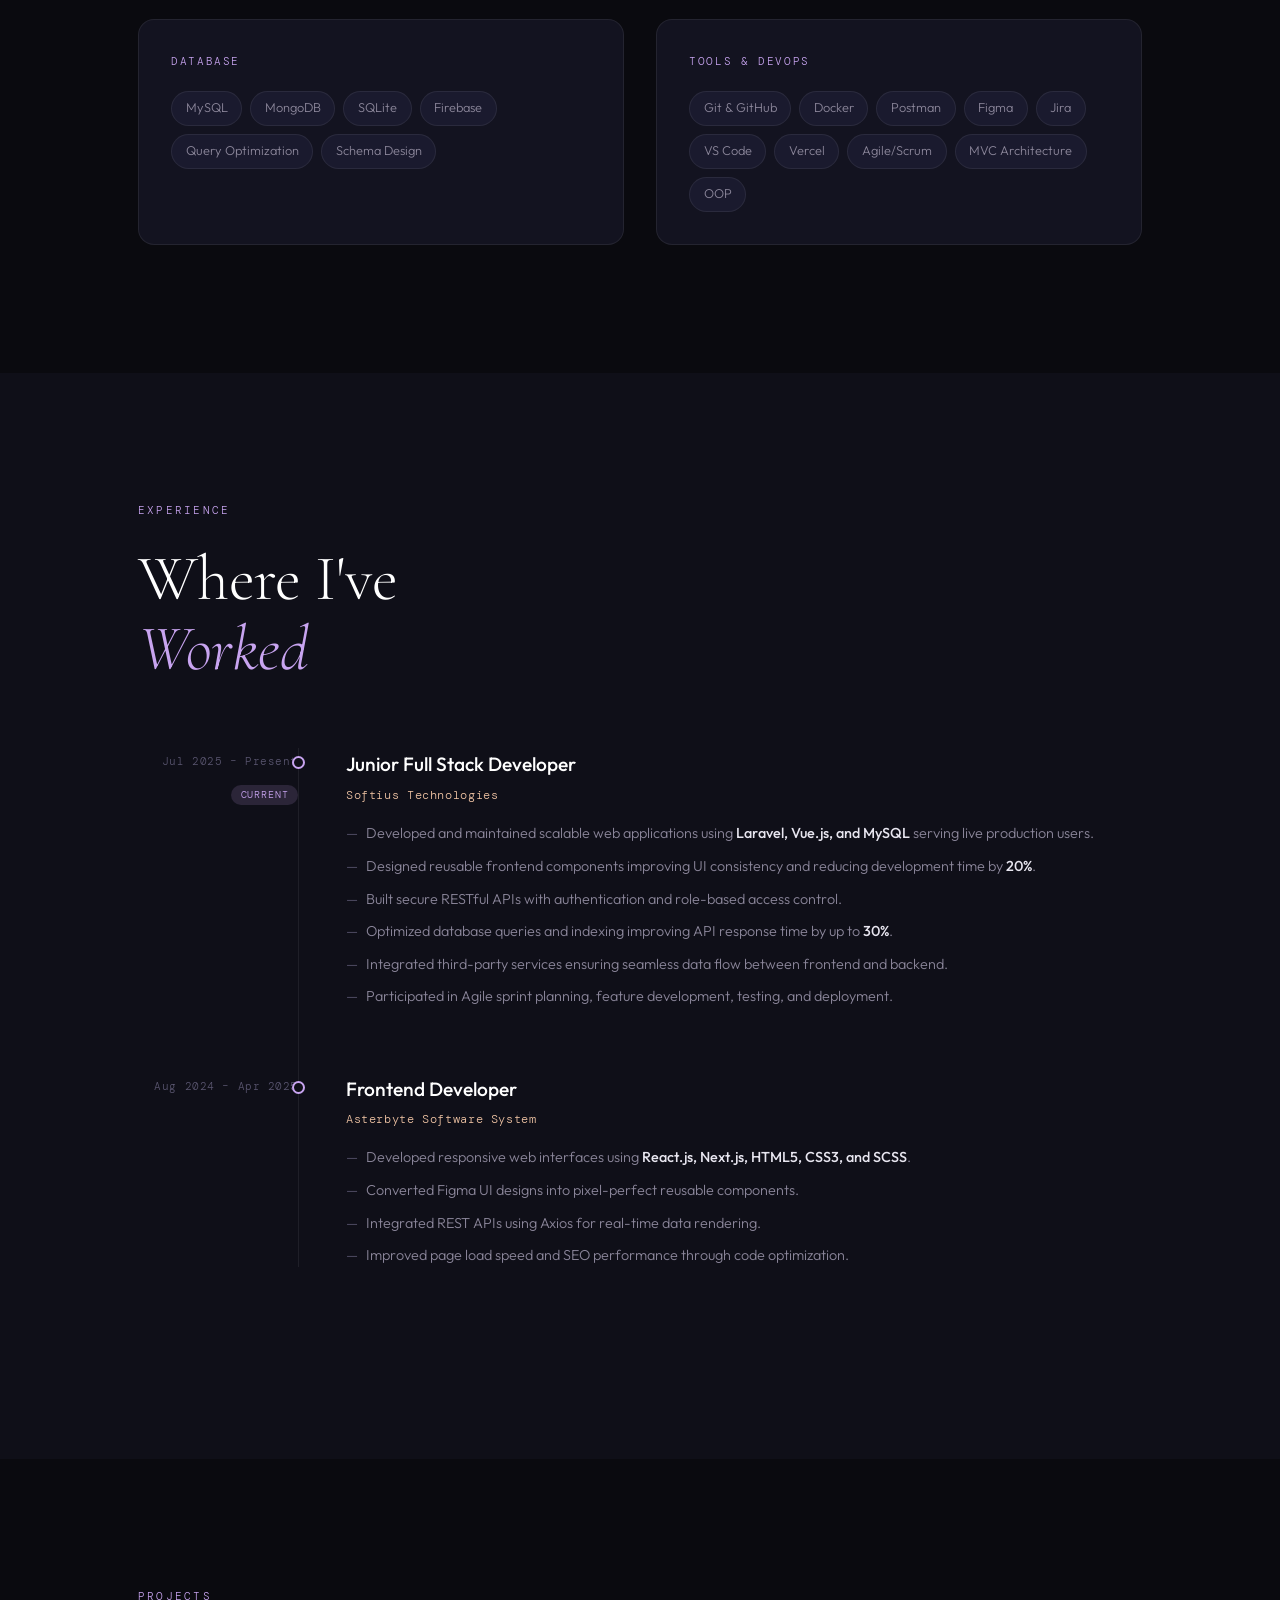
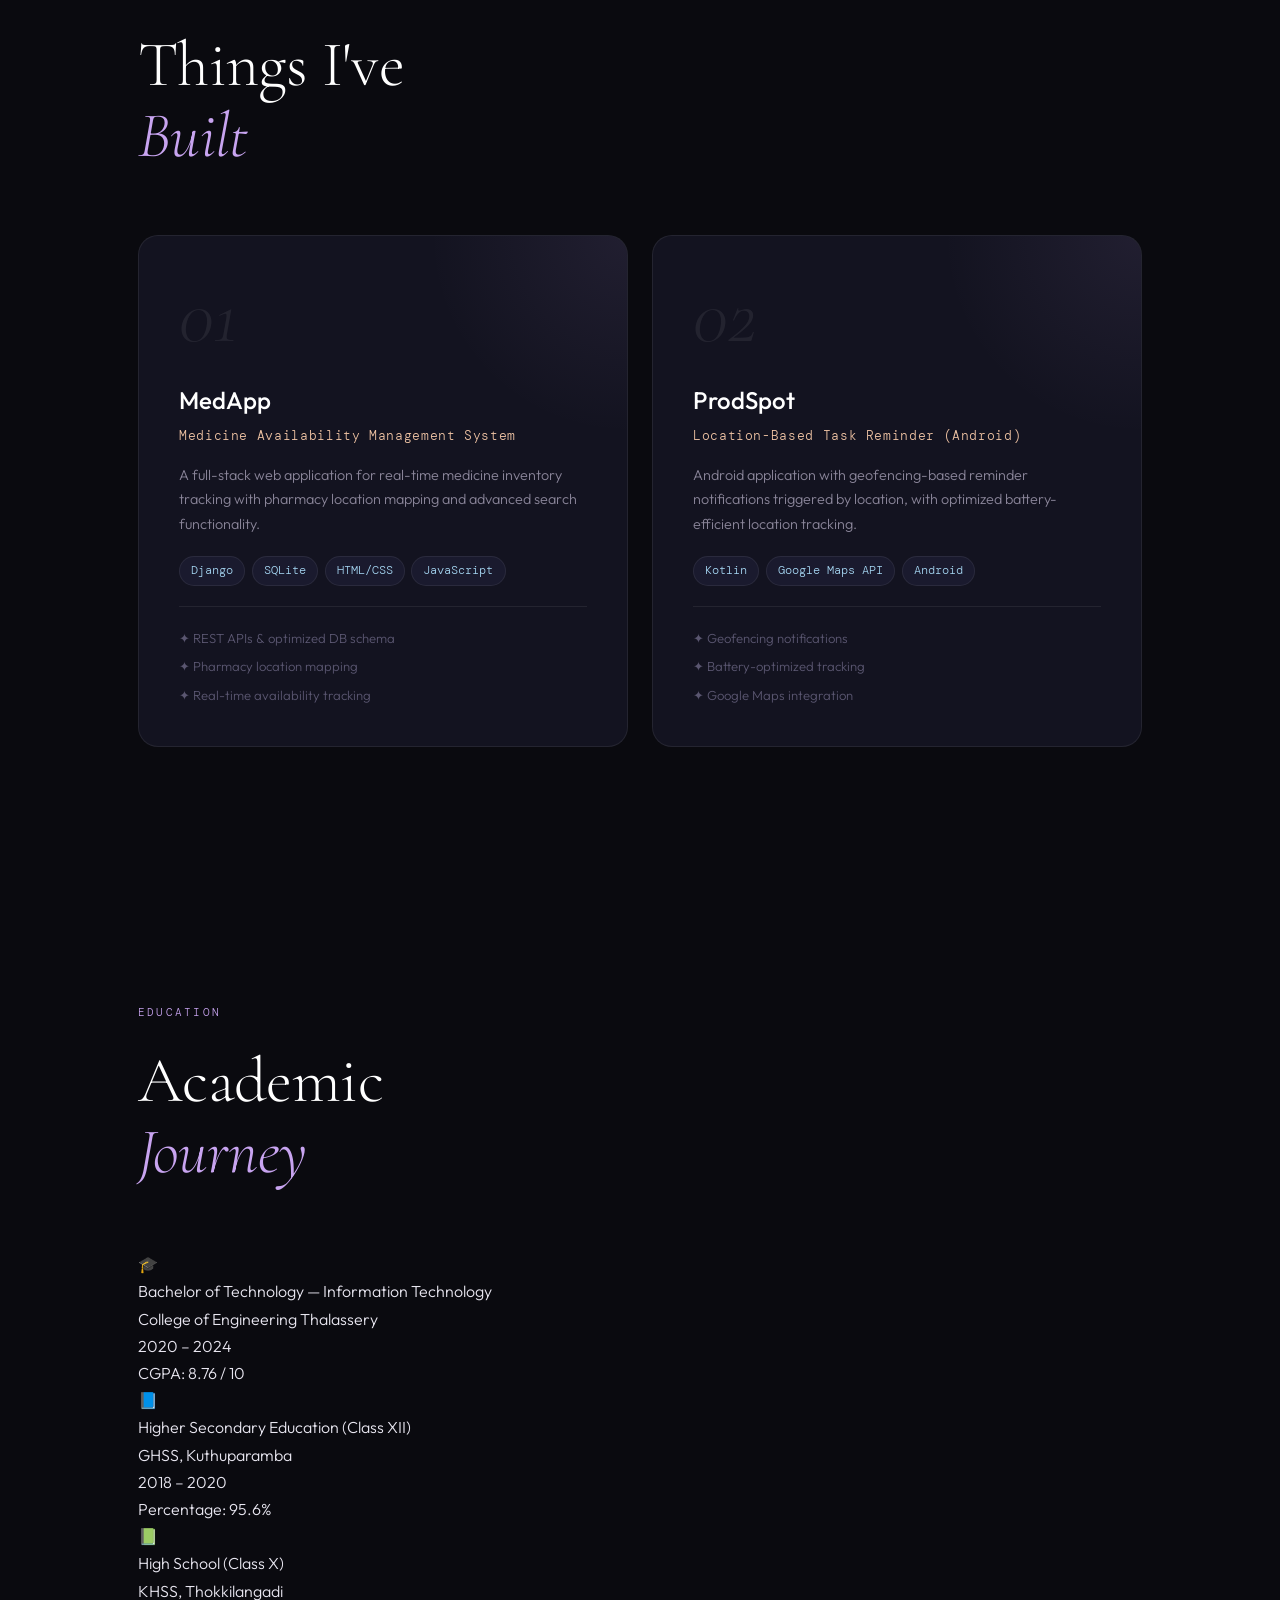
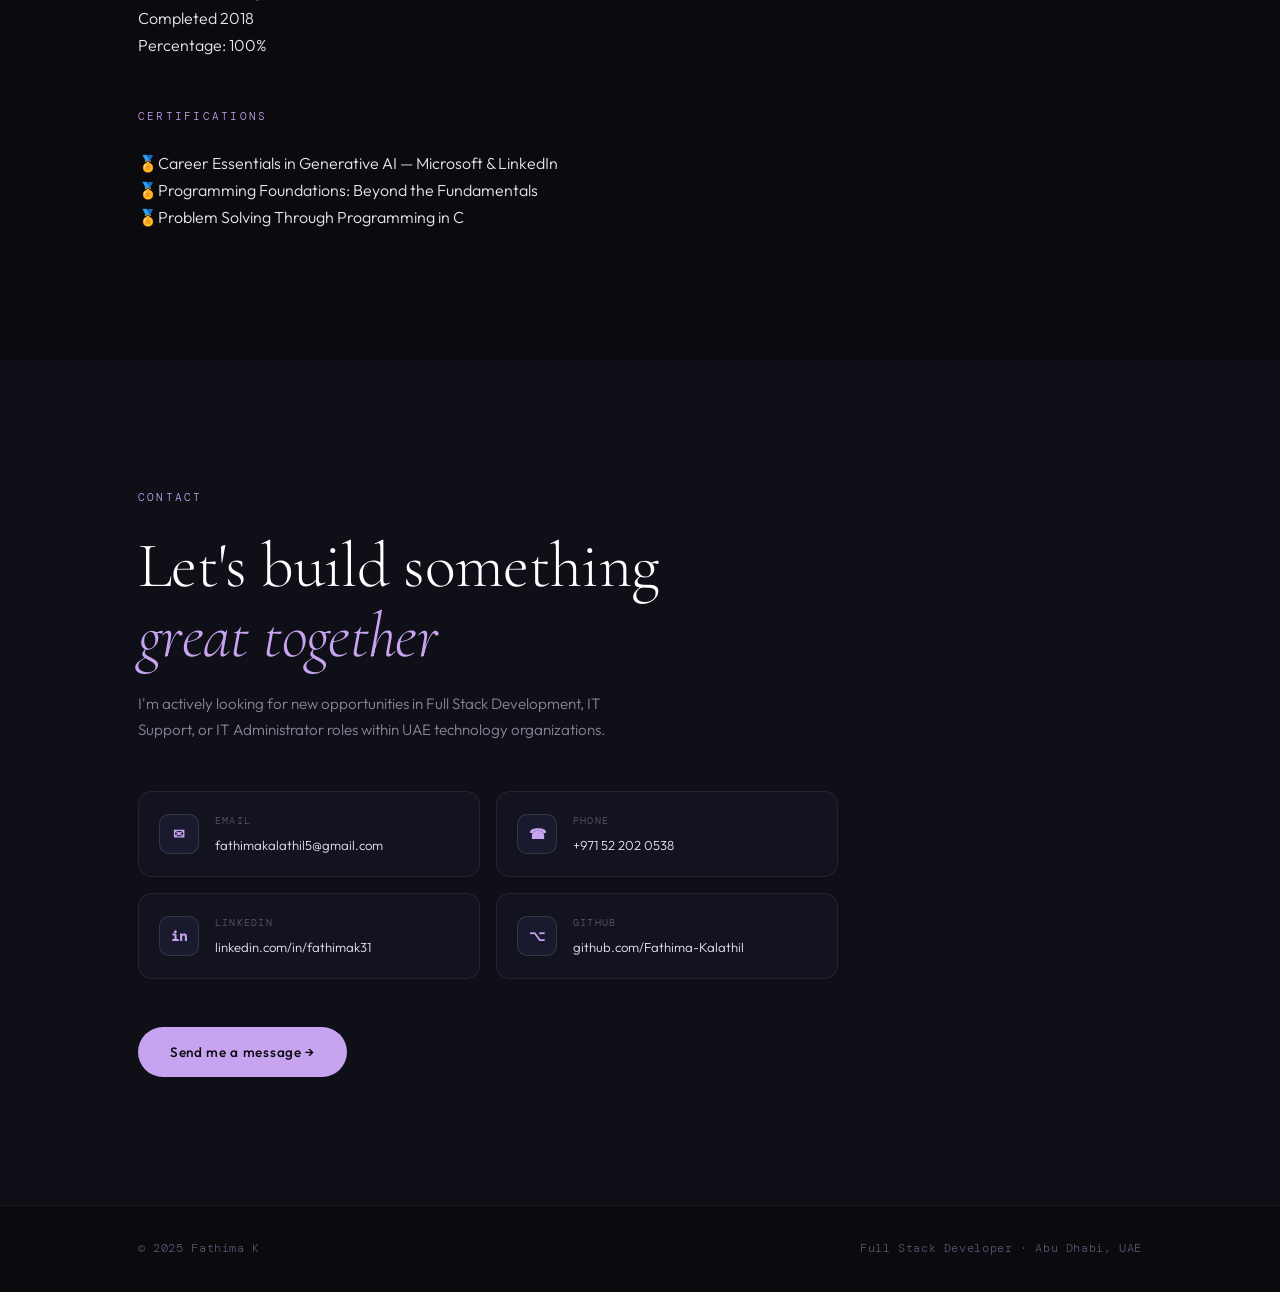
==== commit 0e9c08ca: "Update index.html" ====
--- a/index.html
+++ b/index.html
@@ -7,7 +7,702 @@
   <link rel="preconnect" href="https://fonts.googleapis.com" />
   <link rel="preconnect" href="https://fonts.gstatic.com" crossorigin />
   <link href="https://fonts.googleapis.com/css2?family=Cormorant+Garamond:ital,wght@0,300;0,400;0,600;1,300;1,400&family=DM+Mono:ital,wght@0,300;0,400;1,300&family=Outfit:wght@200;300;400;500&display=swap" rel="stylesheet" />
-  <link rel="stylesheet" href="style.css" />
+  <style>
+/* ─── Reset & Variables ────────────────────────────────────── */
+*, *::before, *::after { box-sizing: border-box; margin: 0; padding: 0; }
+
+:root {
+  --bg: #0a0a0f;
+  --bg2: #0f0f18;
+  --surface: #131320;
+  --surface2: #1a1a2e;
+  --border: rgba(255,255,255,0.07);
+  --border2: rgba(255,255,255,0.12);
+  --text: #e8e6f0;
+  --text-muted: #8a8599;
+  --text-dim: #5a5670;
+  --accent: #c8a4f0;
+  --accent2: #f0c4a4;
+  --accent3: #a4d4f0;
+  --glow: rgba(200, 164, 240, 0.15);
+  --font-display: 'Cormorant Garamond', serif;
+  --font-body: 'Outfit', sans-serif;
+  --font-mono: 'DM Mono', monospace;
+}
+
+html { scroll-behavior: smooth; }
+
+body {
+  background: var(--bg);
+  color: var(--text);
+  font-family: var(--font-body);
+  font-weight: 300;
+  line-height: 1.7;
+  overflow-x: hidden;
+  cursor: none;
+}
+
+/* ─── Custom Cursor ─────────────────────────────────────────── */
+.cursor {
+  width: 32px; height: 32px;
+  border: 1px solid rgba(200,164,240,0.5);
+  border-radius: 50%;
+  position: fixed;
+  top: 0; left: 0;
+  pointer-events: none;
+  z-index: 9999;
+  transition: transform 0.15s ease, opacity 0.3s;
+  transform: translate(-50%, -50%);
+}
+.cursor-dot {
+  width: 4px; height: 4px;
+  background: var(--accent);
+  border-radius: 50%;
+  position: fixed;
+  top: 0; left: 0;
+  pointer-events: none;
+  z-index: 9999;
+  transform: translate(-50%, -50%);
+  transition: top 0.05s, left 0.05s;
+}
+
+/* ─── Navigation ────────────────────────────────────────────── */
+.nav {
+  position: fixed;
+  top: 0; left: 0; right: 0;
+  z-index: 100;
+  display: flex;
+  align-items: center;
+  gap: 2rem;
+  padding: 1.25rem 3rem;
+  background: rgba(10,10,15,0.6);
+  backdrop-filter: blur(20px);
+  border-bottom: 1px solid transparent;
+  transition: border-color 0.3s;
+}
+.nav.scrolled { border-color: var(--border); }
+.nav-logo {
+  font-family: var(--font-mono);
+  font-size: 0.9rem;
+  letter-spacing: 0.1em;
+  color: var(--accent);
+  margin-right: auto;
+}
+.nav-links {
+  display: flex;
+  gap: 2rem;
+  list-style: none;
+}
+.nav-links a {
+  font-size: 0.8rem;
+  letter-spacing: 0.12em;
+  text-transform: uppercase;
+  color: var(--text-muted);
+  text-decoration: none;
+  transition: color 0.2s;
+  font-weight: 400;
+}
+.nav-links a:hover { color: var(--text); }
+.nav-cta {
+  font-size: 0.75rem;
+  letter-spacing: 0.12em;
+  text-transform: uppercase;
+  color: var(--bg);
+  background: var(--accent);
+  padding: 0.5rem 1.25rem;
+  border-radius: 100px;
+  text-decoration: none;
+  font-weight: 500;
+  transition: opacity 0.2s, transform 0.2s;
+}
+.nav-cta:hover { opacity: 0.85; transform: translateY(-1px); }
+
+/* ─── Hero ──────────────────────────────────────────────────── */
+.hero {
+  min-height: 100vh;
+  display: flex;
+  align-items: center;
+  position: relative;
+  padding: 0 3rem;
+  overflow: hidden;
+}
+.hero-bg {
+  position: absolute;
+  inset: 0;
+  pointer-events: none;
+}
+.orb {
+  position: absolute;
+  border-radius: 50%;
+  filter: blur(80px);
+  opacity: 0.3;
+}
+.orb-1 {
+  width: 600px; height: 600px;
+  background: radial-gradient(circle, #7c3aed 0%, transparent 70%);
+  top: -150px; right: -100px;
+  animation: float1 8s ease-in-out infinite;
+}
+.orb-2 {
+  width: 400px; height: 400px;
+  background: radial-gradient(circle, #c084fc 0%, transparent 70%);
+  bottom: 0; left: -80px;
+  animation: float2 10s ease-in-out infinite;
+}
+.orb-3 {
+  width: 300px; height: 300px;
+  background: radial-gradient(circle, #f0c4a4 0%, transparent 70%);
+  top: 40%; right: 30%;
+  opacity: 0.15;
+  animation: float3 12s ease-in-out infinite;
+}
+@keyframes float1 {
+  0%, 100% { transform: translate(0,0) scale(1); }
+  50% { transform: translate(-30px, 30px) scale(1.05); }
+}
+@keyframes float2 {
+  0%, 100% { transform: translate(0,0); }
+  50% { transform: translate(20px, -20px); }
+}
+@keyframes float3 {
+  0%, 100% { transform: translate(0,0) rotate(0deg); }
+  50% { transform: translate(-15px, 15px) rotate(10deg); }
+}
+.grid-lines {
+  position: absolute;
+  inset: 0;
+  background-image:
+    linear-gradient(rgba(255,255,255,0.02) 1px, transparent 1px),
+    linear-gradient(90deg, rgba(255,255,255,0.02) 1px, transparent 1px);
+  background-size: 60px 60px;
+}
+.hero-content {
+  position: relative;
+  z-index: 2;
+  max-width: 900px;
+  padding-top: 5rem;
+}
+.hero-tag {
+  display: inline-flex;
+  align-items: center;
+  gap: 0.5rem;
+  font-family: var(--font-mono);
+  font-size: 0.75rem;
+  color: var(--text-muted);
+  letter-spacing: 0.08em;
+  margin-bottom: 2rem;
+  padding: 0.4rem 0.9rem;
+  border: 1px solid var(--border2);
+  border-radius: 100px;
+  background: rgba(255,255,255,0.03);
+}
+.dot {
+  width: 6px; height: 6px;
+  background: #22c55e;
+  border-radius: 50%;
+  animation: pulse 2s ease-in-out infinite;
+}
+@keyframes pulse {
+  0%, 100% { opacity: 1; transform: scale(1); }
+  50% { opacity: 0.5; transform: scale(0.8); }
+}
+.hero-name {
+  font-family: var(--font-display);
+  font-size: clamp(5rem, 13vw, 11rem);
+  font-weight: 300;
+  line-height: 0.9;
+  letter-spacing: -0.02em;
+  margin-bottom: 1.5rem;
+  color: #fff;
+}
+.hero-name .name-line { display: block; }
+.hero-name .italic {
+  font-style: italic;
+  color: var(--accent);
+}
+.hero-title {
+  font-size: clamp(1rem, 2vw, 1.3rem);
+  font-weight: 300;
+  color: var(--text);
+  margin-bottom: 1.5rem;
+  line-height: 1.5;
+}
+.hero-title .light { color: var(--text-muted); }
+.hero-stack {
+  display: flex;
+  align-items: center;
+  gap: 0.75rem;
+  font-family: var(--font-mono);
+  font-size: 0.75rem;
+  color: var(--text-dim);
+  letter-spacing: 0.08em;
+  margin-bottom: 2.5rem;
+  flex-wrap: wrap;
+}
+.hero-stack .sep { color: var(--border2); }
+.hero-actions {
+  display: flex;
+  gap: 1rem;
+  flex-wrap: wrap;
+}
+.btn-primary {
+  display: inline-block;
+  padding: 0.85rem 2rem;
+  background: var(--accent);
+  color: #0a0a0f;
+  font-size: 0.85rem;
+  font-weight: 500;
+  letter-spacing: 0.05em;
+  text-decoration: none;
+  border-radius: 100px;
+  transition: transform 0.2s, box-shadow 0.2s;
+}
+.btn-primary:hover {
+  transform: translateY(-2px);
+  box-shadow: 0 8px 30px rgba(200,164,240,0.3);
+}
+.btn-ghost {
+  display: inline-block;
+  padding: 0.85rem 2rem;
+  border: 1px solid var(--border2);
+  color: var(--text);
+  font-size: 0.85rem;
+  font-weight: 400;
+  letter-spacing: 0.05em;
+  text-decoration: none;
+  border-radius: 100px;
+  transition: border-color 0.2s, background 0.2s;
+}
+.btn-ghost:hover { border-color: var(--accent); background: var(--glow); }
+
+.hero-scroll {
+  position: absolute;
+  bottom: 2.5rem; left: 3rem;
+  display: flex;
+  flex-direction: column;
+  align-items: center;
+  gap: 0.5rem;
+  z-index: 2;
+}
+.scroll-line {
+  width: 1px;
+  height: 60px;
+  background: linear-gradient(to bottom, transparent, var(--text-dim));
+  animation: scrollLine 2s ease-in-out infinite;
+}
+@keyframes scrollLine {
+  0% { opacity: 0; transform: scaleY(0); transform-origin: top; }
+  50% { opacity: 1; transform: scaleY(1); }
+  100% { opacity: 0; transform: scaleY(0); transform-origin: bottom; }
+}
+.hero-scroll span {
+  font-family: var(--font-mono);
+  font-size: 0.65rem;
+  letter-spacing: 0.15em;
+  text-transform: uppercase;
+  color: var(--text-dim);
+  writing-mode: vertical-rl;
+}
+
+/* ─── Section Base ──────────────────────────────────────────── */
+.section { padding: 8rem 0; }
+.container { max-width: 1100px; margin: 0 auto; padding: 0 3rem; }
+.section-label {
+  font-family: var(--font-mono);
+  font-size: 0.7rem;
+  letter-spacing: 0.2em;
+  text-transform: uppercase;
+  color: var(--accent);
+  margin-bottom: 1.5rem;
+}
+.section-heading {
+  font-family: var(--font-display);
+  font-size: clamp(2.5rem, 5vw, 4.5rem);
+  font-weight: 300;
+  line-height: 1.1;
+  letter-spacing: -0.01em;
+  margin-bottom: 4rem;
+  color: #fff;
+}
+.section-heading em {
+  font-style: italic;
+  color: var(--accent);
+}
+
+/* ─── About ─────────────────────────────────────────────────── */
+.about { background: var(--bg2); }
+.about-grid {
+  display: grid;
+  grid-template-columns: 1fr 380px;
+  gap: 6rem;
+  align-items: start;
+}
+.about-text p {
+  color: var(--text-muted);
+  margin-bottom: 1.25rem;
+  font-size: 1rem;
+  line-height: 1.8;
+}
+.about-stats {
+  display: flex;
+  gap: 2.5rem;
+  margin-top: 2.5rem;
+  padding-top: 2.5rem;
+  border-top: 1px solid var(--border);
+}
+.stat-num {
+  display: block;
+  font-family: var(--font-display);
+  font-size: 2.5rem;
+  font-weight: 300;
+  color: #fff;
+  line-height: 1;
+}
+.stat-label {
+  font-size: 0.75rem;
+  color: var(--text-dim);
+  letter-spacing: 0.05em;
+  margin-top: 0.25rem;
+  display: block;
+}
+.about-card {
+  display: flex;
+  align-items: flex-start;
+  gap: 1rem;
+  padding: 1.25rem;
+  background: var(--surface);
+  border: 1px solid var(--border);
+  border-radius: 12px;
+  margin-bottom: 1rem;
+  transition: border-color 0.2s, transform 0.2s;
+}
+.about-card:hover { border-color: var(--border2); transform: translateX(4px); }
+.card-icon { font-size: 1.2rem; line-height: 1; margin-top: 2px; }
+.card-title { font-size: 0.9rem; font-weight: 400; color: var(--text); }
+.card-sub { font-size: 0.78rem; color: var(--text-dim); margin-top: 0.2rem; }
+
+/* ─── Skills ────────────────────────────────────────────────── */
+.skills { background: var(--bg); }
+.skills-grid {
+  display: grid;
+  grid-template-columns: 1fr 1fr;
+  gap: 2rem;
+}
+.skill-group {
+  padding: 2rem;
+  background: var(--surface);
+  border: 1px solid var(--border);
+  border-radius: 16px;
+  transition: border-color 0.3s;
+}
+.skill-group:hover { border-color: rgba(200,164,240,0.2); }
+.skill-group-label {
+  font-family: var(--font-mono);
+  font-size: 0.68rem;
+  letter-spacing: 0.15em;
+  text-transform: uppercase;
+  color: var(--accent);
+  margin-bottom: 1.25rem;
+}
+.skill-tags {
+  display: flex;
+  flex-wrap: wrap;
+  gap: 0.5rem;
+}
+.skill-tags span {
+  font-size: 0.8rem;
+  padding: 0.35rem 0.85rem;
+  background: var(--surface2);
+  border: 1px solid var(--border);
+  border-radius: 100px;
+  color: var(--text-muted);
+  transition: color 0.2s, border-color 0.2s;
+}
+.skill-tags span:hover { color: var(--accent); border-color: rgba(200,164,240,0.3); }
+
+/* ─── Experience ────────────────────────────────────────────── */
+.experience { background: var(--bg2); }
+.timeline { position: relative; }
+.timeline::before {
+  content: '';
+  position: absolute;
+  left: 160px;
+  top: 0; bottom: 0;
+  width: 1px;
+  background: var(--border);
+}
+.timeline-item {
+  display: grid;
+  grid-template-columns: 160px 1fr;
+  gap: 3rem;
+  margin-bottom: 4rem;
+  position: relative;
+}
+.timeline-item::before {
+  content: '';
+  position: absolute;
+  left: 154px;
+  top: 8px;
+  width: 13px; height: 13px;
+  background: var(--bg2);
+  border: 2px solid var(--accent);
+  border-radius: 50%;
+  z-index: 1;
+}
+.timeline-meta {
+  padding-top: 4px;
+  text-align: right;
+}
+.timeline-date {
+  font-family: var(--font-mono);
+  font-size: 0.7rem;
+  color: var(--text-dim);
+  display: block;
+  margin-bottom: 0.5rem;
+  letter-spacing: 0.05em;
+}
+.timeline-badge {
+  font-size: 0.65rem;
+  padding: 0.2rem 0.6rem;
+  background: rgba(200,164,240,0.15);
+  color: var(--accent);
+  border-radius: 100px;
+  letter-spacing: 0.08em;
+  text-transform: uppercase;
+  font-family: var(--font-mono);
+}
+.timeline-content h3 {
+  font-size: 1.2rem;
+  font-weight: 500;
+  color: #fff;
+  margin-bottom: 0.25rem;
+}
+.timeline-company {
+  font-family: var(--font-mono);
+  font-size: 0.78rem;
+  color: var(--accent2);
+  margin-bottom: 1rem;
+  letter-spacing: 0.05em;
+}
+.timeline-list {
+  list-style: none;
+  display: flex;
+  flex-direction: column;
+  gap: 0.6rem;
+}
+.timeline-list li {
+  font-size: 0.9rem;
+  color: var(--text-muted);
+  padding-left: 1.25rem;
+  position: relative;
+  line-height: 1.6;
+}
+.timeline-list li::before {
+  content: '—';
+  position: absolute;
+  left: 0;
+  color: var(--text-dim);
+}
+.timeline-list strong { color: var(--text); font-weight: 500; }
+
+/* ─── Projects ──────────────────────────────────────────────── */
+.projects { background: var(--bg); }
+.projects-grid {
+  display: grid;
+  grid-template-columns: 1fr 1fr;
+  gap: 1.5rem;
+}
+.project-card {
+  background: var(--surface);
+  border: 1px solid var(--border);
+  border-radius: 20px;
+  padding: 2.5rem;
+  position: relative;
+  overflow: hidden;
+  transition: border-color 0.3s, transform 0.3s;
+}
+.project-card::before {
+  content: '';
+  position: absolute;
+  top: 0; right: 0;
+  width: 200px; height: 200px;
+  background: radial-gradient(circle at top right, rgba(200,164,240,0.08), transparent 70%);
+  pointer-events: none;
+}
+.project-card:hover { border-color: rgba(200,164,240,0.3); transform: translateY(-4px); }
+.project-num {
+  font-family: var(--font-display);
+  font-size: 5rem;
+  font-weight: 300;
+  color: var(--border);
+  line-height: 1;
+  margin-bottom: 1.5rem;
+  font-style: italic;
+}
+.project-body h3 {
+  font-size: 1.5rem;
+  font-weight: 500;
+  color: #fff;
+  margin-bottom: 0.25rem;
+}
+.project-sub {
+  font-size: 0.8rem;
+  color: var(--accent2);
+  margin-bottom: 1rem;
+  font-family: var(--font-mono);
+  letter-spacing: 0.05em;
+}
+.project-desc {
+  font-size: 0.9rem;
+  color: var(--text-muted);
+  line-height: 1.7;
+  margin-bottom: 1.25rem;
+}
+.project-tags {
+  display: flex;
+  flex-wrap: wrap;
+  gap: 0.4rem;
+  margin-bottom: 1.25rem;
+}
+.project-tags span {
+  font-size: 0.72rem;
+  padding: 0.25rem 0.7rem;
+  background: var(--surface2);
+  border: 1px solid var(--border);
+  border-radius: 100px;
+  color: var(--accent3);
+  font-family: var(--font-mono);
+}
+.project-highlights {
+  display: flex;
+  flex-direction: column;
+  gap: 0.4rem;
+  padding-top: 1.25rem;
+  border-top: 1px solid var(--border);
+  font-size: 0.82rem;
+  color: var(--text-dim);
+}
+
+/* ─── Contact ───────────────────────────────────────────────── */
+.contact {
+  background: var(--bg2);
+}
+.contact-inner {
+  max-width: 700px;
+}
+.contact-heading { margin-bottom: 1.25rem; }
+.contact-sub {
+  font-size: 0.95rem;
+  color: var(--text-muted);
+  margin-bottom: 3rem;
+  max-width: 480px;
+  line-height: 1.7;
+}
+.contact-links {
+  display: grid;
+  grid-template-columns: 1fr 1fr;
+  gap: 1rem;
+  margin-bottom: 2.5rem;
+}
+.contact-link {
+  display: flex;
+  align-items: center;
+  gap: 1rem;
+  padding: 1.25rem;
+  background: var(--surface);
+  border: 1px solid var(--border);
+  border-radius: 14px;
+  text-decoration: none;
+  transition: border-color 0.2s, transform 0.2s;
+}
+.contact-link:hover { border-color: var(--border2); transform: translateY(-2px); }
+.contact-icon {
+  width: 40px; height: 40px;
+  background: var(--surface2);
+  border: 1px solid var(--border2);
+  border-radius: 10px;
+  display: flex;
+  align-items: center;
+  justify-content: center;
+  font-size: 0.9rem;
+  color: var(--accent);
+  flex-shrink: 0;
+  font-family: var(--font-mono);
+  font-weight: 700;
+}
+.contact-link-label {
+  font-family: var(--font-mono);
+  font-size: 0.65rem;
+  letter-spacing: 0.12em;
+  text-transform: uppercase;
+  color: var(--text-dim);
+  margin-bottom: 0.25rem;
+}
+.contact-link-val {
+  font-size: 0.82rem;
+  color: var(--text);
+  word-break: break-all;
+}
+.contact-cta { margin-top: 0.5rem; }
+
+/* ─── Footer ────────────────────────────────────────────────── */
+.footer {
+  background: var(--bg);
+  padding: 2rem 0;
+  border-top: 1px solid var(--border);
+}
+.footer-inner {
+  display: flex;
+  justify-content: space-between;
+  align-items: center;
+  font-size: 0.78rem;
+  color: var(--text-dim);
+  font-family: var(--font-mono);
+  letter-spacing: 0.05em;
+}
+
+/* ─── Reveal Animation ──────────────────────────────────────── */
+.reveal {
+  opacity: 0;
+  transform: translateY(24px);
+  transition: opacity 0.7s ease, transform 0.7s ease;
+}
+.reveal.visible {
+  opacity: 1;
+  transform: translateY(0);
+}
+.reveal:nth-child(2) { transition-delay: 0.1s; }
+.reveal:nth-child(3) { transition-delay: 0.2s; }
+.reveal:nth-child(4) { transition-delay: 0.3s; }
+.reveal:nth-child(5) { transition-delay: 0.4s; }
+.reveal:nth-child(6) { transition-delay: 0.5s; }
+
+/* ─── Responsive ────────────────────────────────────────────── */
+@media (max-width: 900px) {
+  .nav { padding: 1rem 1.5rem; }
+  .nav-links { display: none; }
+  .hero { padding: 0 1.5rem; }
+  .hero-scroll { display: none; }
+  .container { padding: 0 1.5rem; }
+  .about-grid { grid-template-columns: 1fr; gap: 3rem; }
+  .skills-grid { grid-template-columns: 1fr; }
+  .projects-grid { grid-template-columns: 1fr; }
+  .contact-links { grid-template-columns: 1fr; }
+  .timeline::before { left: 0; }
+  .timeline-item { grid-template-columns: 1fr; gap: 0.75rem; }
+  .timeline-item::before { left: -6px; top: 4px; }
+  .timeline-meta { text-align: left; padding-left: 1.5rem; }
+  .timeline-content { padding-left: 1.5rem; }
+  .footer-inner { flex-direction: column; gap: 0.5rem; text-align: center; }
+  .section { padding: 5rem 0; }
+}
+
+@media (max-width: 500px) {
+  .hero-name { font-size: clamp(3.5rem, 18vw, 6rem); }
+  .about-stats { flex-direction: column; gap: 1.5rem; }
+}
+
+</style>
 </head>
 <body>
 
@@ -38,11 +733,7 @@
 
     <div class="hero-layout">
       <div class="hero-content">
-        <div class="hero-tag reveal">
-          <span class="dot"></span>
-          Available for work · Abu Dhabi, UAE
-        </div>
-
+       
         <h1 class="hero-name reveal">Fathima <em>K.</em></h1>
 
         <p class="hero-title reveal">
@@ -359,6 +1050,99 @@
     </div>
   </footer>
 
-  <script src="script.js"></script>
+  <script>
+// ─── Custom Cursor ───────────────────────────────────────────
+const cursor = document.getElementById('cursor');
+const cursorDot = document.getElementById('cursorDot');
+
+let mouseX = 0, mouseY = 0;
+let cursorX = 0, cursorY = 0;
+
+document.addEventListener('mousemove', (e) => {
+  mouseX = e.clientX;
+  mouseY = e.clientY;
+  cursorDot.style.left = mouseX + 'px';
+  cursorDot.style.top = mouseY + 'px';
+});
+
+function animateCursor() {
+  cursorX += (mouseX - cursorX) * 0.12;
+  cursorY += (mouseY - cursorY) * 0.12;
+  cursor.style.left = cursorX + 'px';
+  cursor.style.top = cursorY + 'px';
+  requestAnimationFrame(animateCursor);
+}
+animateCursor();
+
+document.querySelectorAll('a, button').forEach(el => {
+  el.addEventListener('mouseenter', () => {
+    cursor.style.transform = 'translate(-50%, -50%) scale(1.6)';
+    cursor.style.borderColor = 'rgba(200,164,240,0.9)';
+  });
+  el.addEventListener('mouseleave', () => {
+    cursor.style.transform = 'translate(-50%, -50%) scale(1)';
+    cursor.style.borderColor = 'rgba(200,164,240,0.5)';
+  });
+});
+
+// ─── Nav Scroll ──────────────────────────────────────────────
+const nav = document.getElementById('nav');
+window.addEventListener('scroll', () => {
+  nav.classList.toggle('scrolled', window.scrollY > 50);
+});
+
+// ─── Reveal on Scroll ────────────────────────────────────────
+const revealEls = document.querySelectorAll('.reveal, .about-card, .skill-group, .project-card, .timeline-item, .contact-link, .stat');
+
+const observer = new IntersectionObserver((entries) => {
+  entries.forEach(entry => {
+    if (entry.isIntersecting) {
+      entry.target.classList.add('visible');
+      // Add reveal class for non-.reveal elements too
+      entry.target.style.opacity = '1';
+      entry.target.style.transform = 'translateY(0)';
+    }
+  });
+}, { threshold: 0.1, rootMargin: '0px 0px -50px 0px' });
+
+// Apply initial styles and observe
+document.querySelectorAll('.about-card, .skill-group, .project-card, .timeline-item, .contact-link, .stat').forEach((el, i) => {
+  el.style.opacity = '0';
+  el.style.transform = 'translateY(20px)';
+  el.style.transition = `opacity 0.6s ease ${i * 0.08}s, transform 0.6s ease ${i * 0.08}s`;
+  observer.observe(el);
+});
+
+document.querySelectorAll('.reveal').forEach(el => {
+  observer.observe(el);
+});
+
+// Hero reveals on load
+window.addEventListener('load', () => {
+  setTimeout(() => {
+    document.querySelectorAll('.hero .reveal').forEach((el, i) => {
+      setTimeout(() => el.classList.add('visible'), i * 120);
+    });
+  }, 200);
+});
+
+// ─── Smooth active nav links ─────────────────────────────────
+const sections = document.querySelectorAll('section[id]');
+const navLinks = document.querySelectorAll('.nav-links a');
+
+window.addEventListener('scroll', () => {
+  let current = '';
+  sections.forEach(section => {
+    const top = section.offsetTop - 120;
+    if (window.scrollY >= top) current = section.getAttribute('id');
+  });
+  navLinks.forEach(link => {
+    link.style.color = link.getAttribute('href') === `#${current}`
+      ? 'var(--text)'
+      : '';
+  });
+});
+
+</script>
 </body>
 </html>
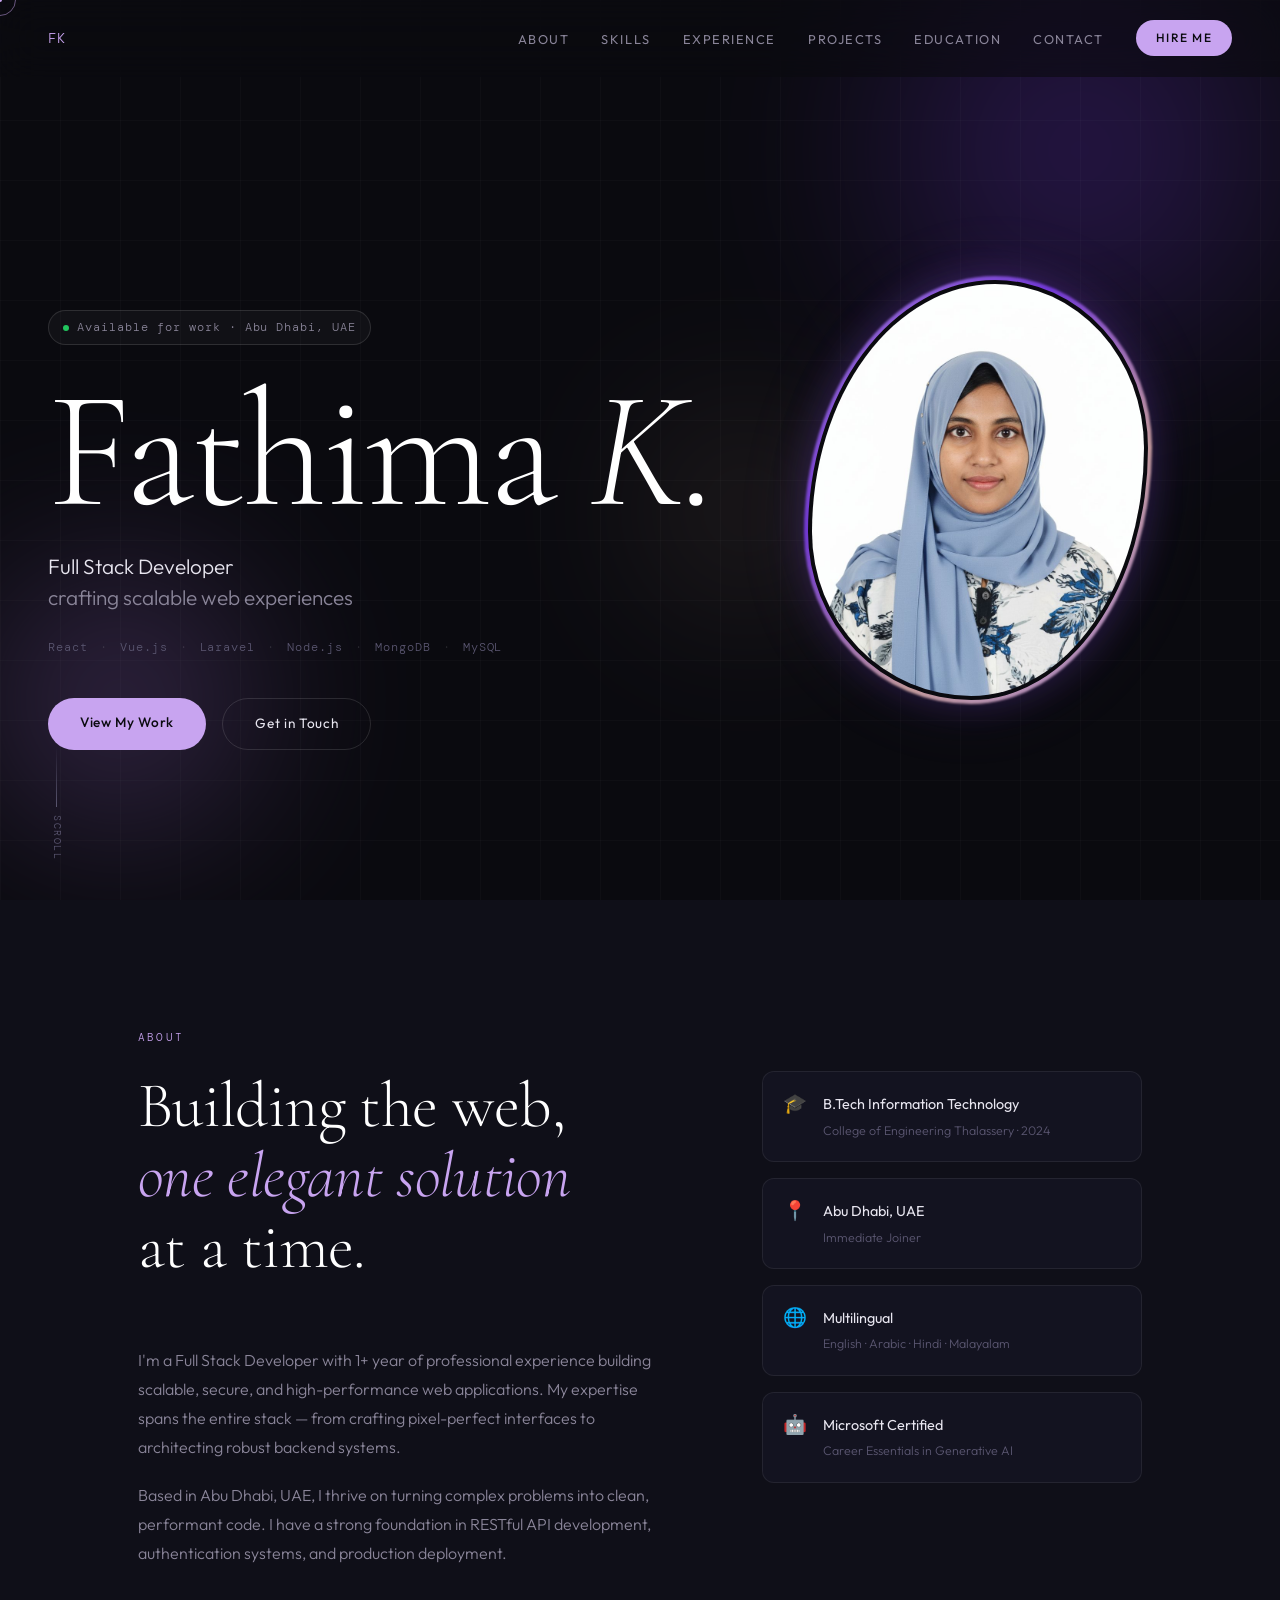
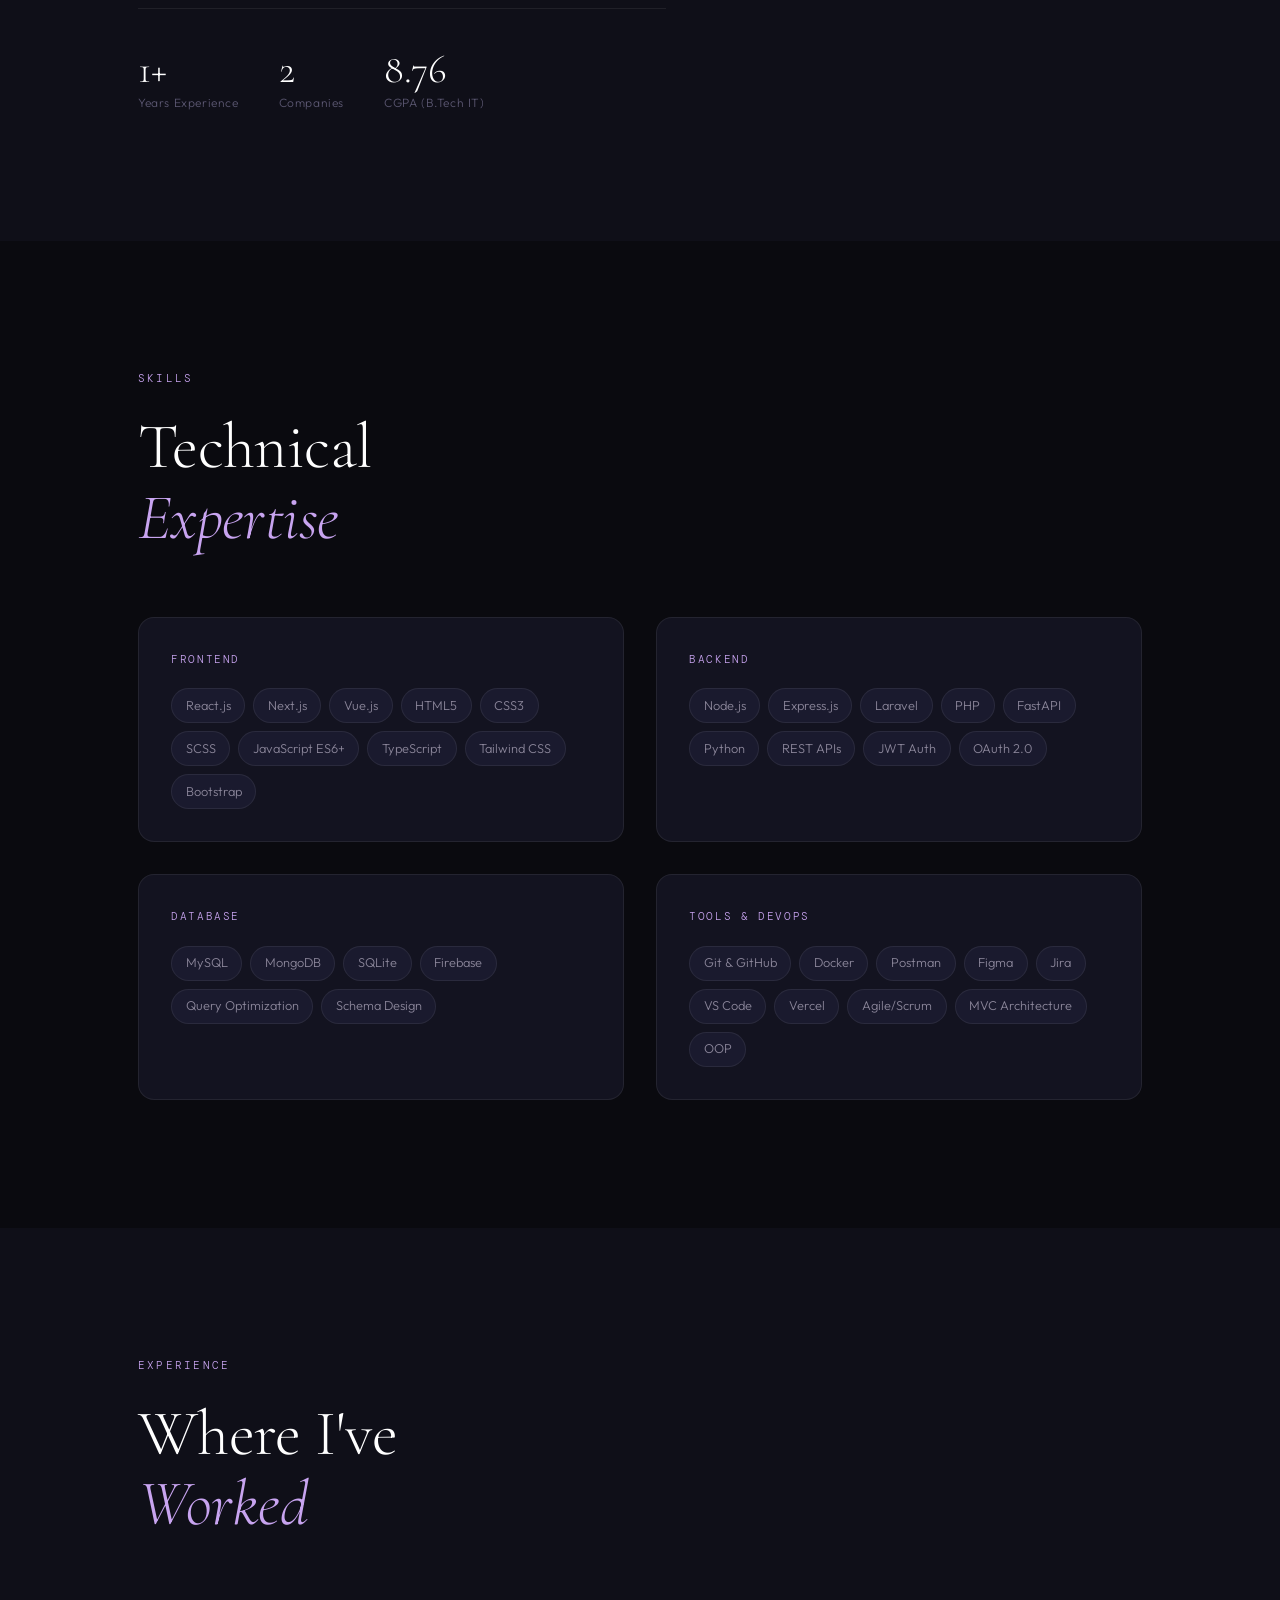
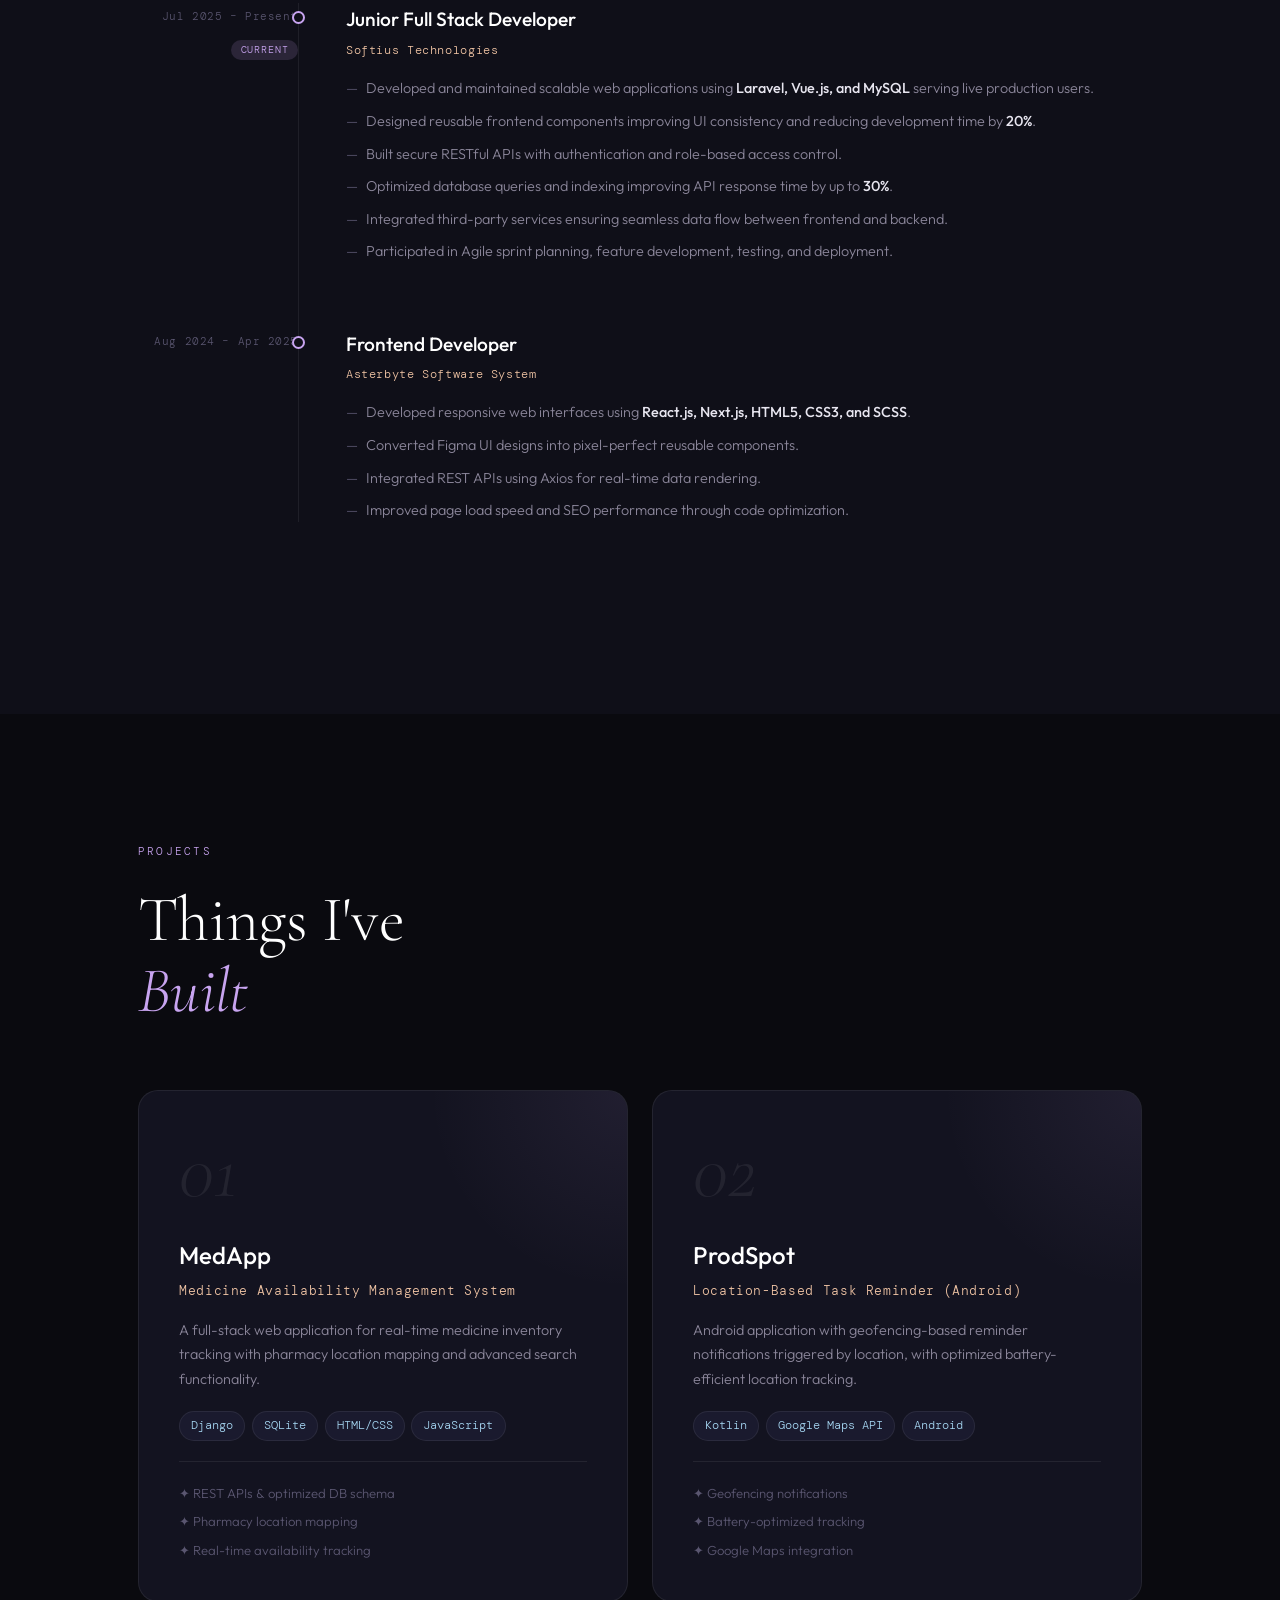
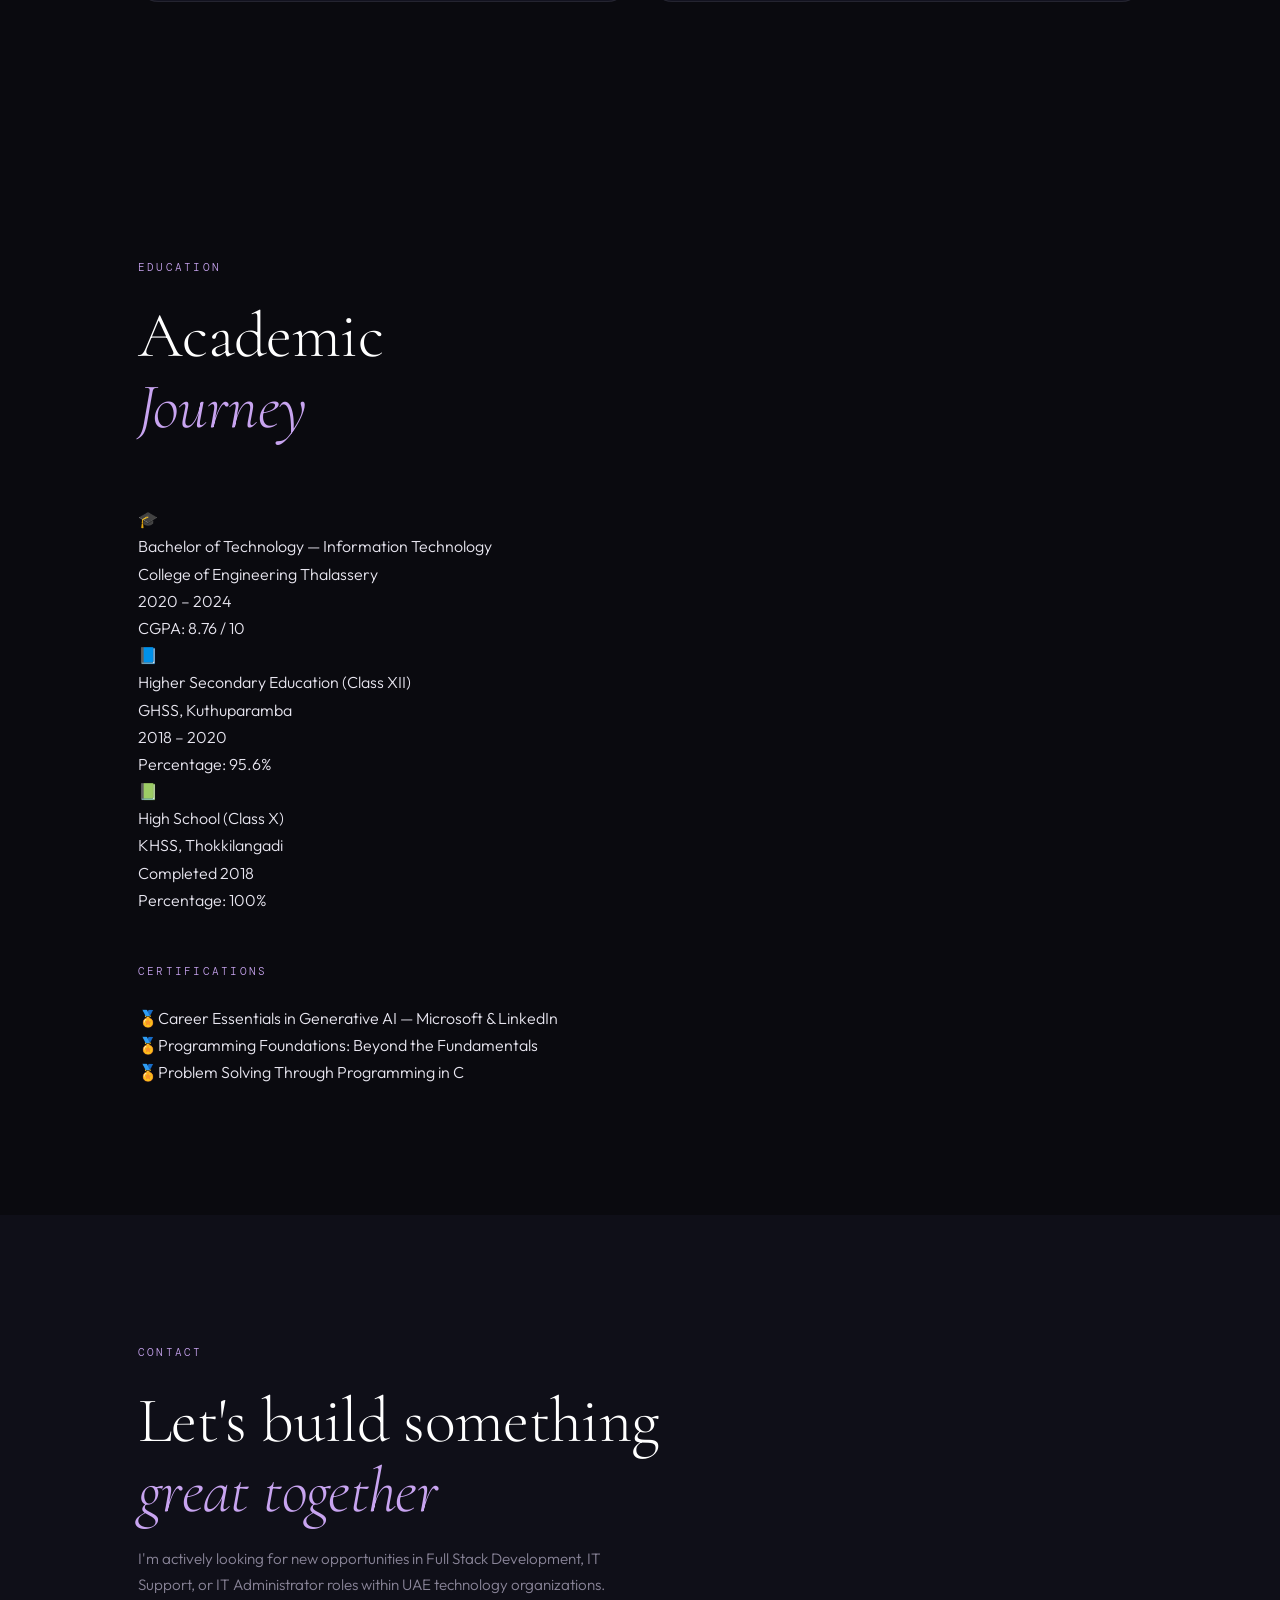
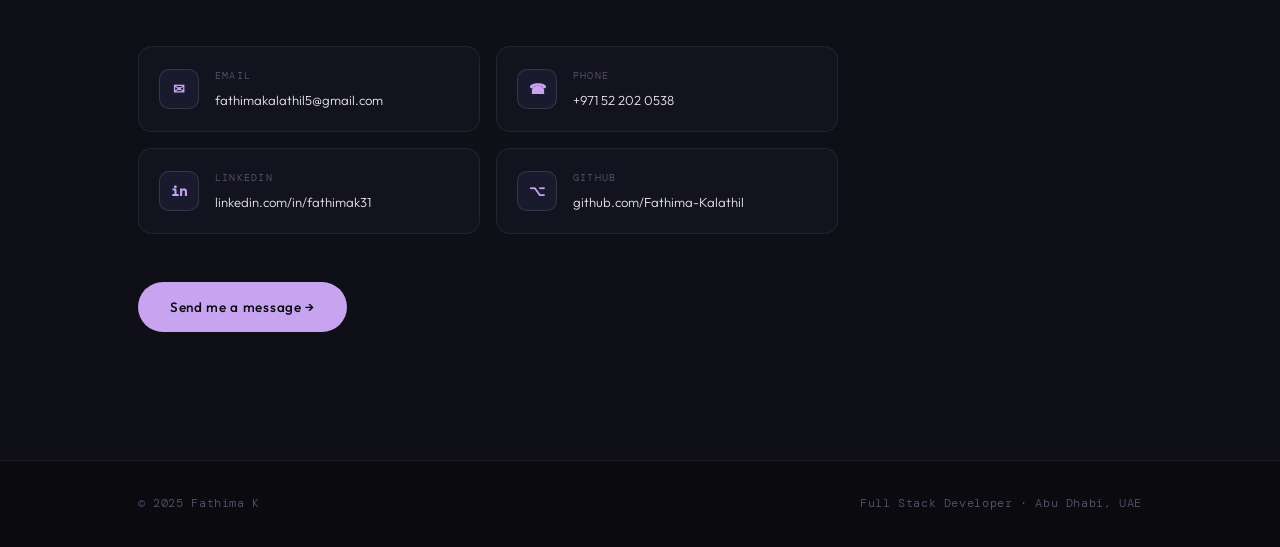
==== commit 24987ee4: "Add files via upload" ====
--- a/index.html
+++ b/index.html
@@ -702,6 +702,80 @@
   .about-stats { flex-direction: column; gap: 1.5rem; }
 }
 
+
+/* ─── Hero Layout with Photo ────────────────────────────────── */
+.hero-layout {
+  position: relative;
+  z-index: 2;
+  display: flex;
+  align-items: center;
+  justify-content: space-between;
+  width: 100%;
+  max-width: 1100px;
+  padding-top: 5rem;
+  gap: 3rem;
+}
+.hero-content {
+  flex: 1;
+}
+.hero-photo-wrap {
+  position: relative;
+  flex-shrink: 0;
+  width: 340px;
+  height: 420px;
+}
+.hero-photo-ring {
+  position: absolute;
+  inset: -4px;
+  border-radius: 55% 45% 52% 48% / 60% 40% 60% 40%;
+  background: linear-gradient(135deg, #c8a4f0, #7c3aed, #f0c4a4, #c8a4f0);
+  animation: morphRing 6s ease-in-out infinite;
+  z-index: 0;
+  filter: blur(1px);
+  opacity: 0.85;
+}
+@keyframes morphRing {
+  0%, 100% { border-radius: 55% 45% 52% 48% / 60% 40% 60% 40%; }
+  33%       { border-radius: 45% 55% 60% 40% / 45% 55% 45% 55%; }
+  66%       { border-radius: 60% 40% 45% 55% / 55% 45% 60% 40%; }
+}
+.hero-photo {
+  width: 100%;
+  height: 100%;
+  object-fit: cover;
+  object-position: top center;
+  border-radius: 55% 45% 52% 48% / 60% 40% 60% 40%;
+  animation: morphPhoto 6s ease-in-out infinite;
+  position: relative;
+  z-index: 1;
+  border: 4px solid var(--bg);
+  background: var(--bg);
+  box-shadow:
+    0 0 40px rgba(124, 58, 237, 0.25),
+    0 0 80px rgba(200, 164, 240, 0.1),
+    inset 0 0 30px rgba(10,10,15,0.3);
+}
+@keyframes morphPhoto {
+  0%, 100% { border-radius: 55% 45% 52% 48% / 60% 40% 60% 40%; }
+  33%       { border-radius: 45% 55% 60% 40% / 45% 55% 45% 55%; }
+  66%       { border-radius: 60% 40% 45% 55% / 55% 45% 60% 40%; }
+}
+.hero-photo-wrap::after {
+  content: '';
+  position: absolute;
+  inset: -20px;
+  border-radius: 55% 45% 52% 48% / 60% 40% 60% 40%;
+  background: radial-gradient(ellipse, rgba(124,58,237,0.2) 0%, transparent 70%);
+  z-index: 0;
+  animation: morphRing 6s ease-in-out infinite;
+  filter: blur(20px);
+}
+
+@media (max-width: 900px) {
+  .hero-layout { flex-direction: column-reverse; align-items: flex-start; }
+  .hero-photo-wrap { width: 200px; height: 240px; align-self: center; }
+}
+
 </style>
 </head>
 <body>
@@ -733,7 +807,11 @@
 
     <div class="hero-layout">
       <div class="hero-content">
-       
+        <div class="hero-tag reveal">
+          <span class="dot"></span>
+          Available for work · Abu Dhabi, UAE
+        </div>
+
         <h1 class="hero-name reveal">Fathima <em>K.</em></h1>
 
         <p class="hero-title reveal">
@@ -758,7 +836,7 @@
 
       <div class="hero-photo-wrap reveal">
         <div class="hero-photo-ring"></div>
-        <img src="fathima.jpg" alt="Fathima K — Full Stack Developer" class="hero-photo" />
+        <img src="[data-uri]" alt="Fathima K — Full Stack Developer" class="hero-photo" />
       </div>
     </div>
 
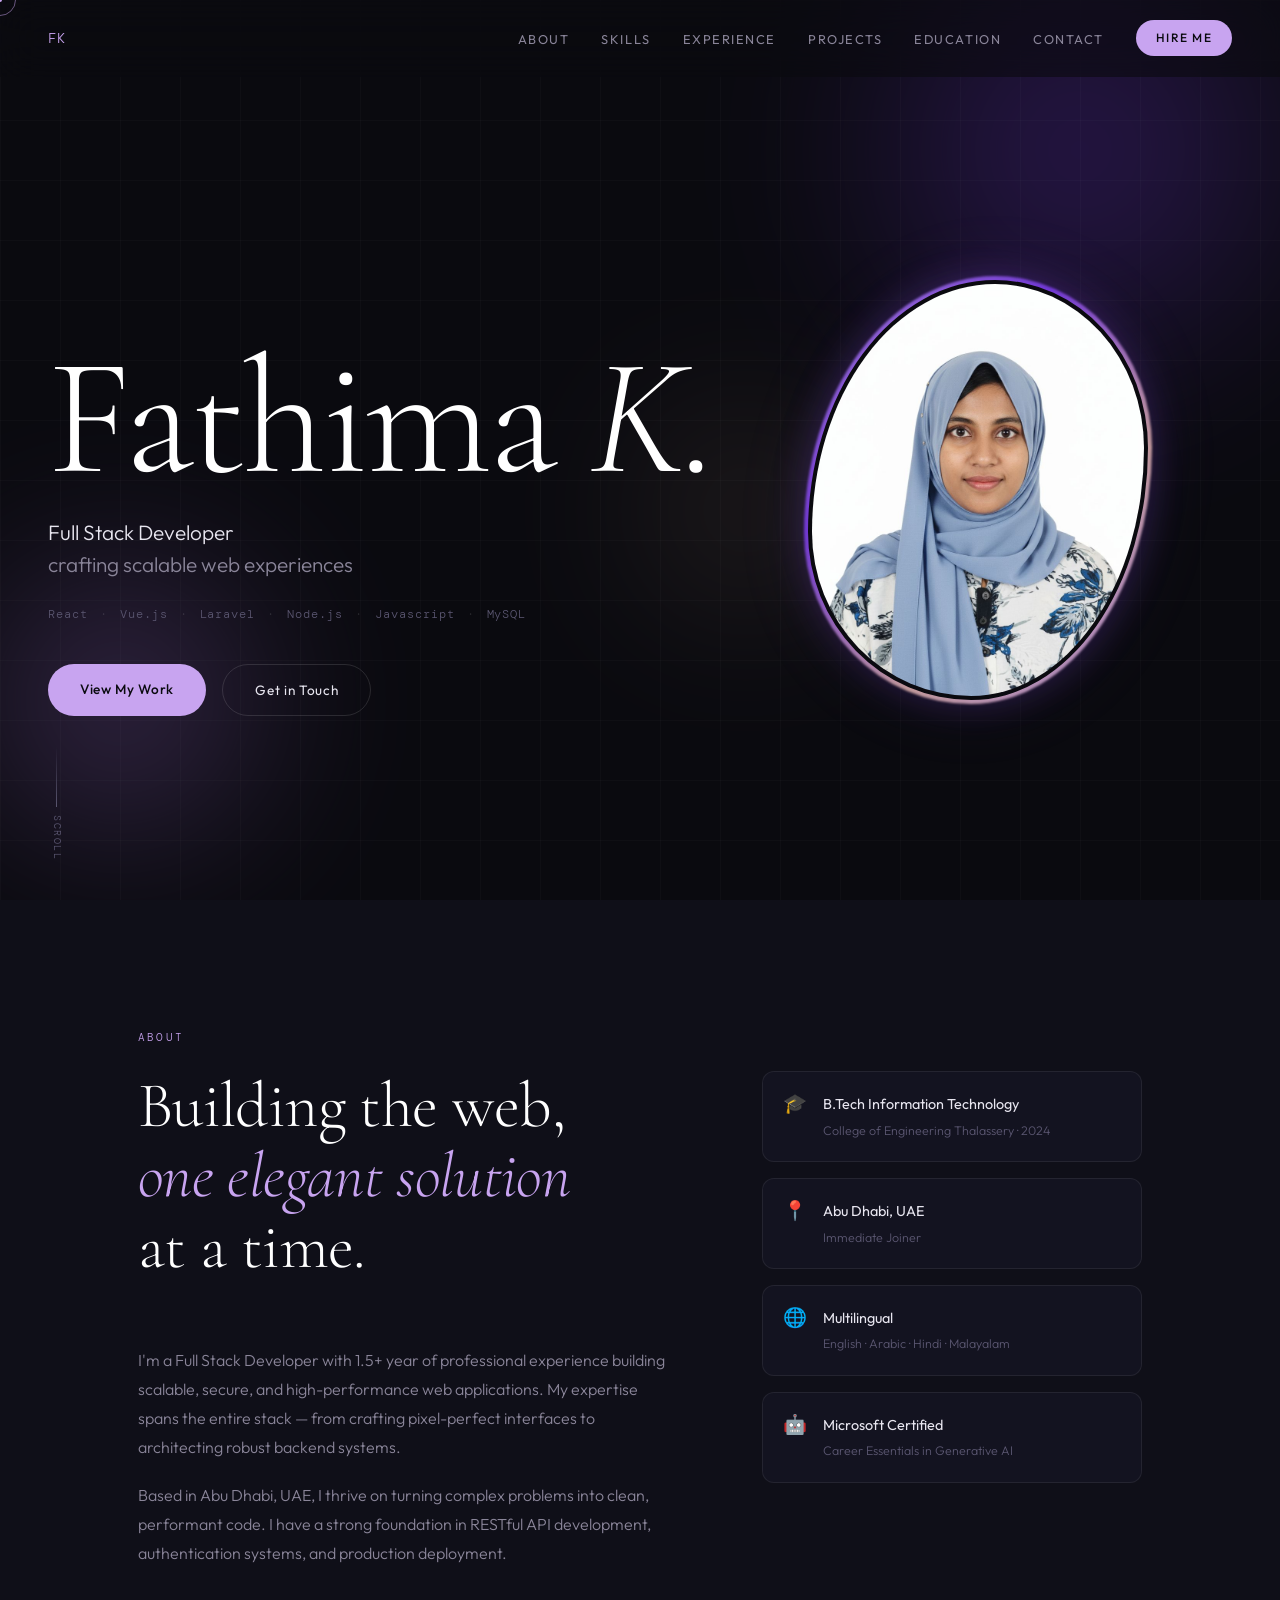
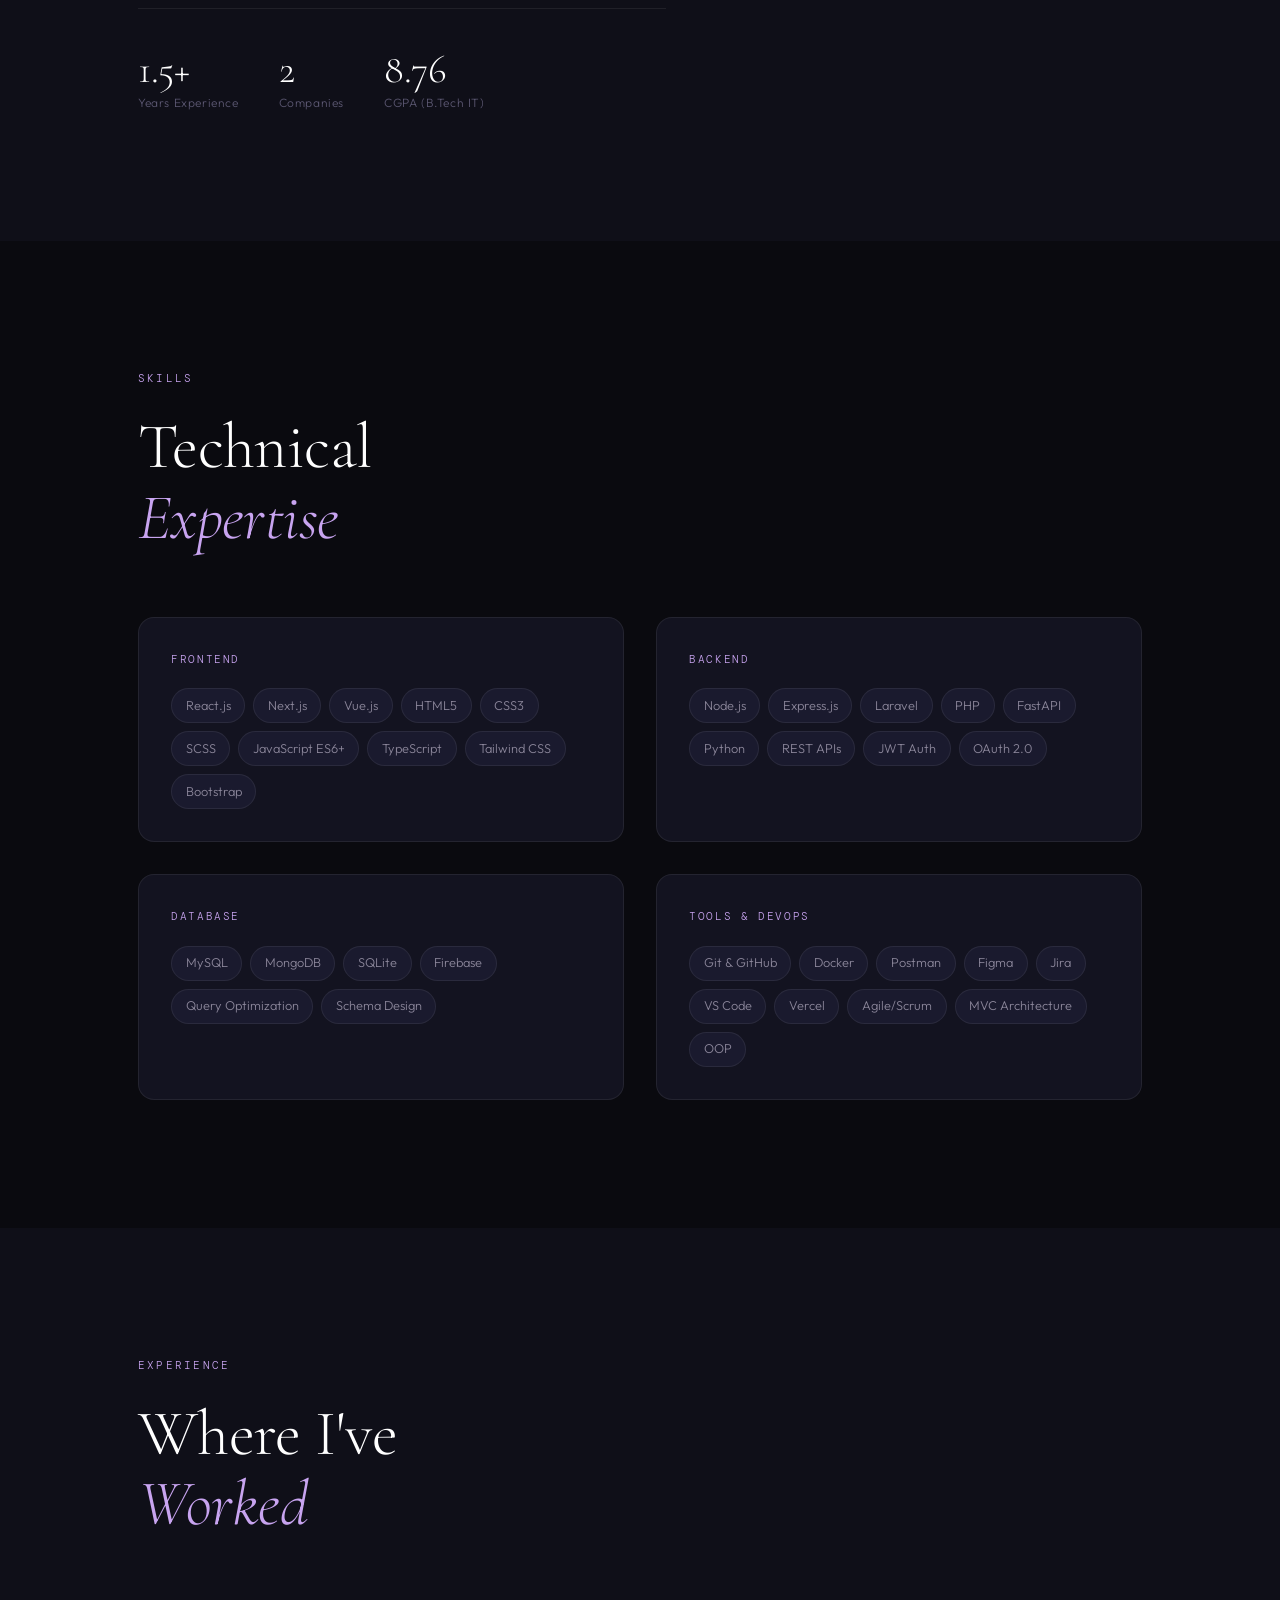
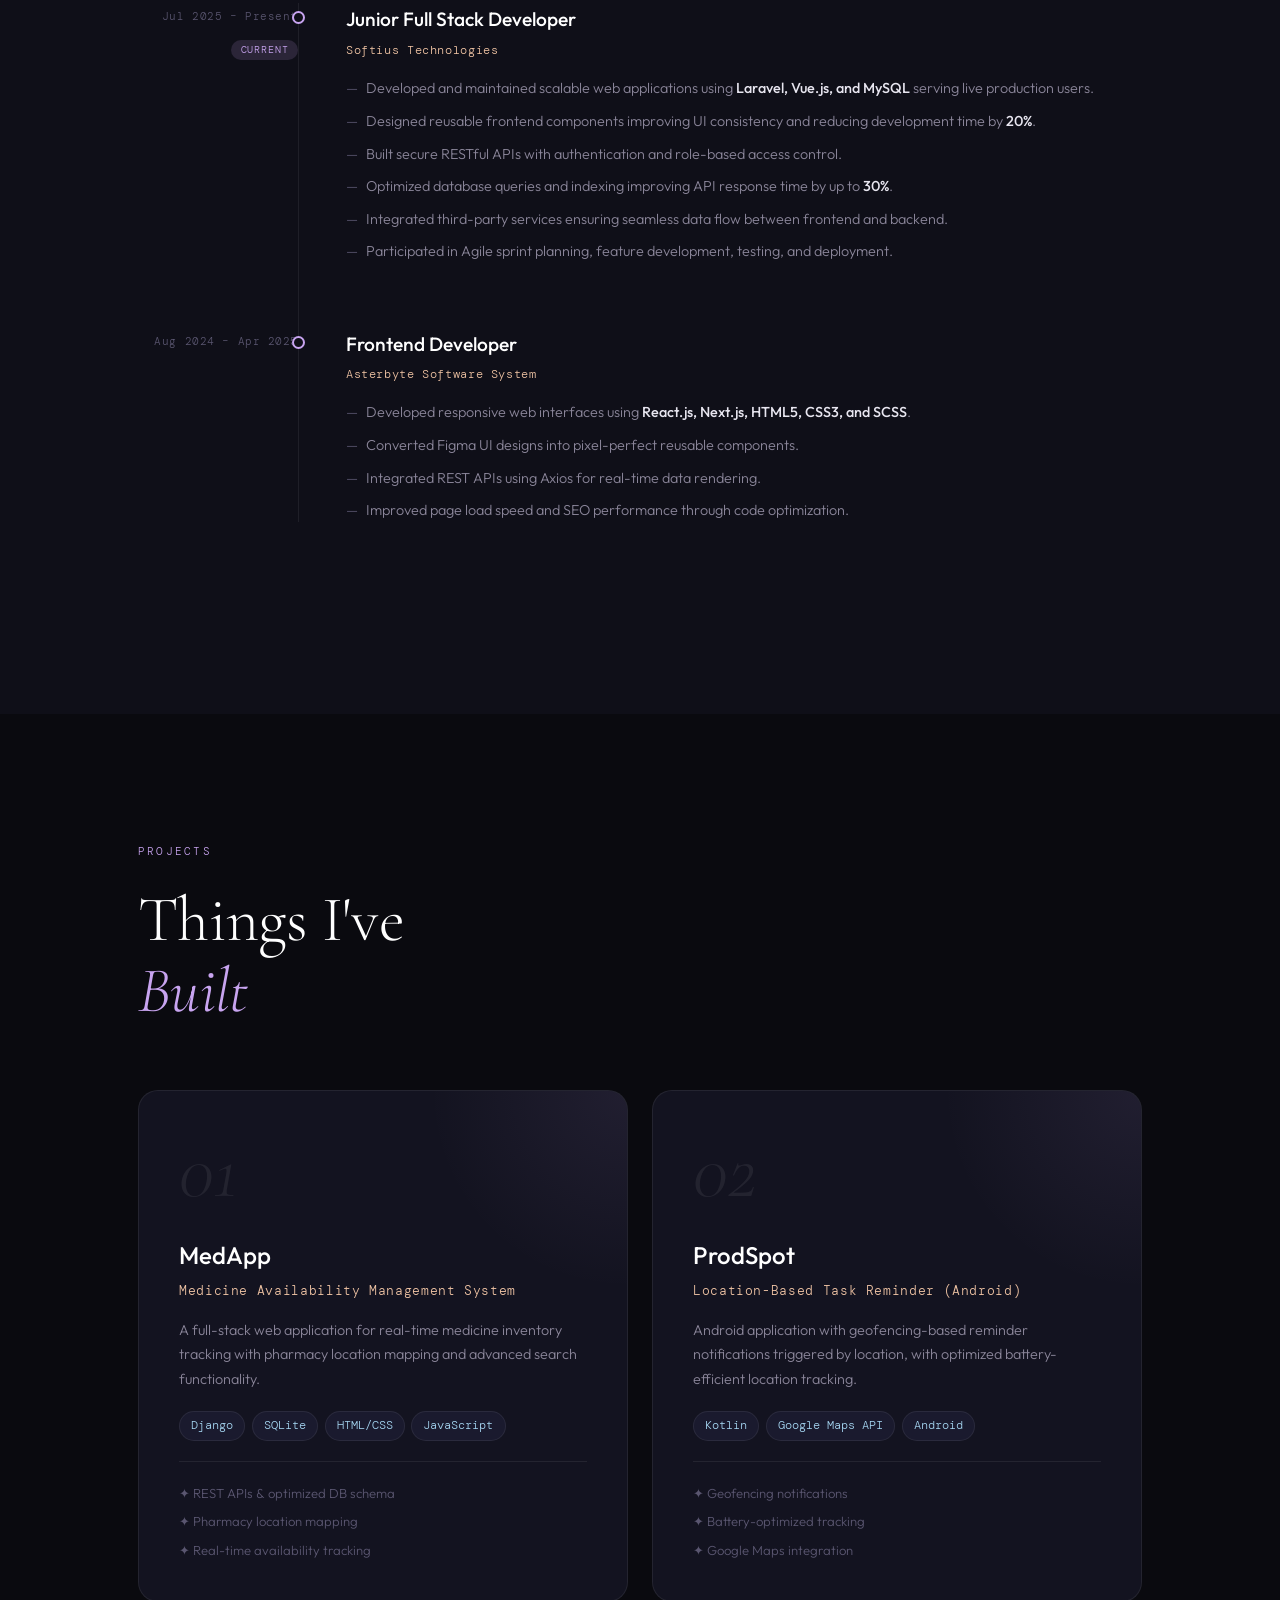
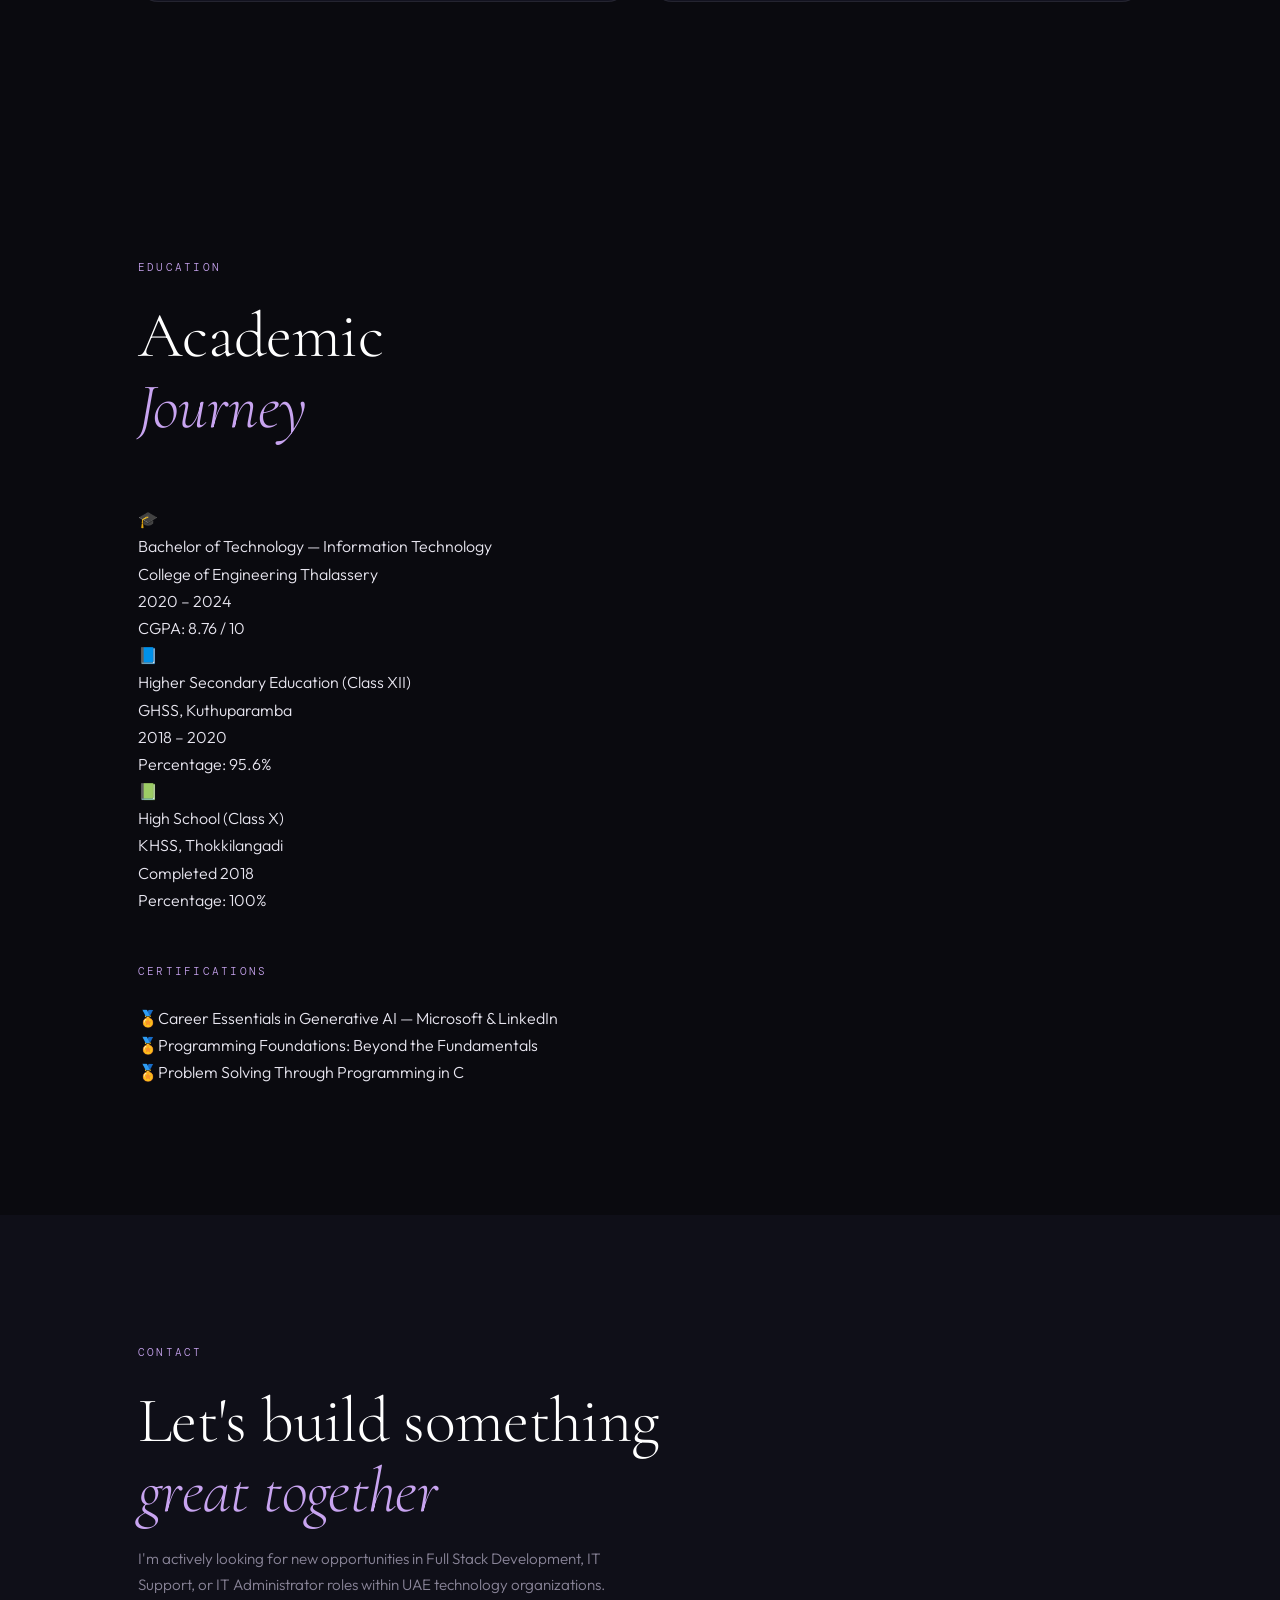
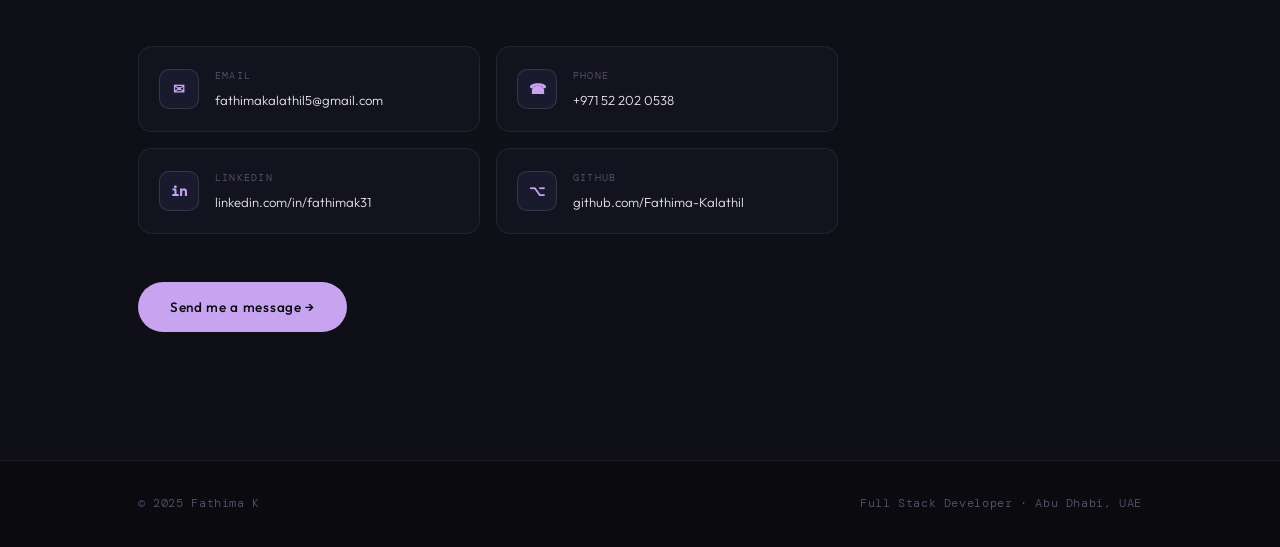
==== commit 18e2db45: "Update index.html" ====
--- a/index.html
+++ b/index.html
@@ -807,11 +807,7 @@
 
     <div class="hero-layout">
       <div class="hero-content">
-        <div class="hero-tag reveal">
-          <span class="dot"></span>
-          Available for work · Abu Dhabi, UAE
-        </div>
-
+       
         <h1 class="hero-name reveal">Fathima <em>K.</em></h1>
 
         <p class="hero-title reveal">
@@ -824,7 +820,7 @@
           <span>Vue.js</span><span class="sep">·</span>
           <span>Laravel</span><span class="sep">·</span>
           <span>Node.js</span><span class="sep">·</span>
-          <span>MongoDB</span><span class="sep">·</span>
+          <span>Javascript</span><span class="sep">·</span>
           <span>MySQL</span>
         </div>
 
@@ -853,11 +849,11 @@
       <div class="about-grid">
         <div class="about-text">
           <h2 class="section-heading">Building the web,<br/><em>one elegant solution</em><br/>at a time.</h2>
-          <p>I'm a Full Stack Developer with 1+ year of professional experience building scalable, secure, and high-performance web applications. My expertise spans the entire stack — from crafting pixel-perfect interfaces to architecting robust backend systems.</p>
+          <p>I'm a Full Stack Developer with 1.5+ year of professional experience building scalable, secure, and high-performance web applications. My expertise spans the entire stack — from crafting pixel-perfect interfaces to architecting robust backend systems.</p>
           <p>Based in Abu Dhabi, UAE, I thrive on turning complex problems into clean, performant code. I have a strong foundation in RESTful API development, authentication systems, and production deployment.</p>
           <div class="about-stats">
             <div class="stat">
-              <span class="stat-num">1+</span>
+              <span class="stat-num">1.5+</span>
               <span class="stat-label">Years Experience</span>
             </div>
             <div class="stat">
